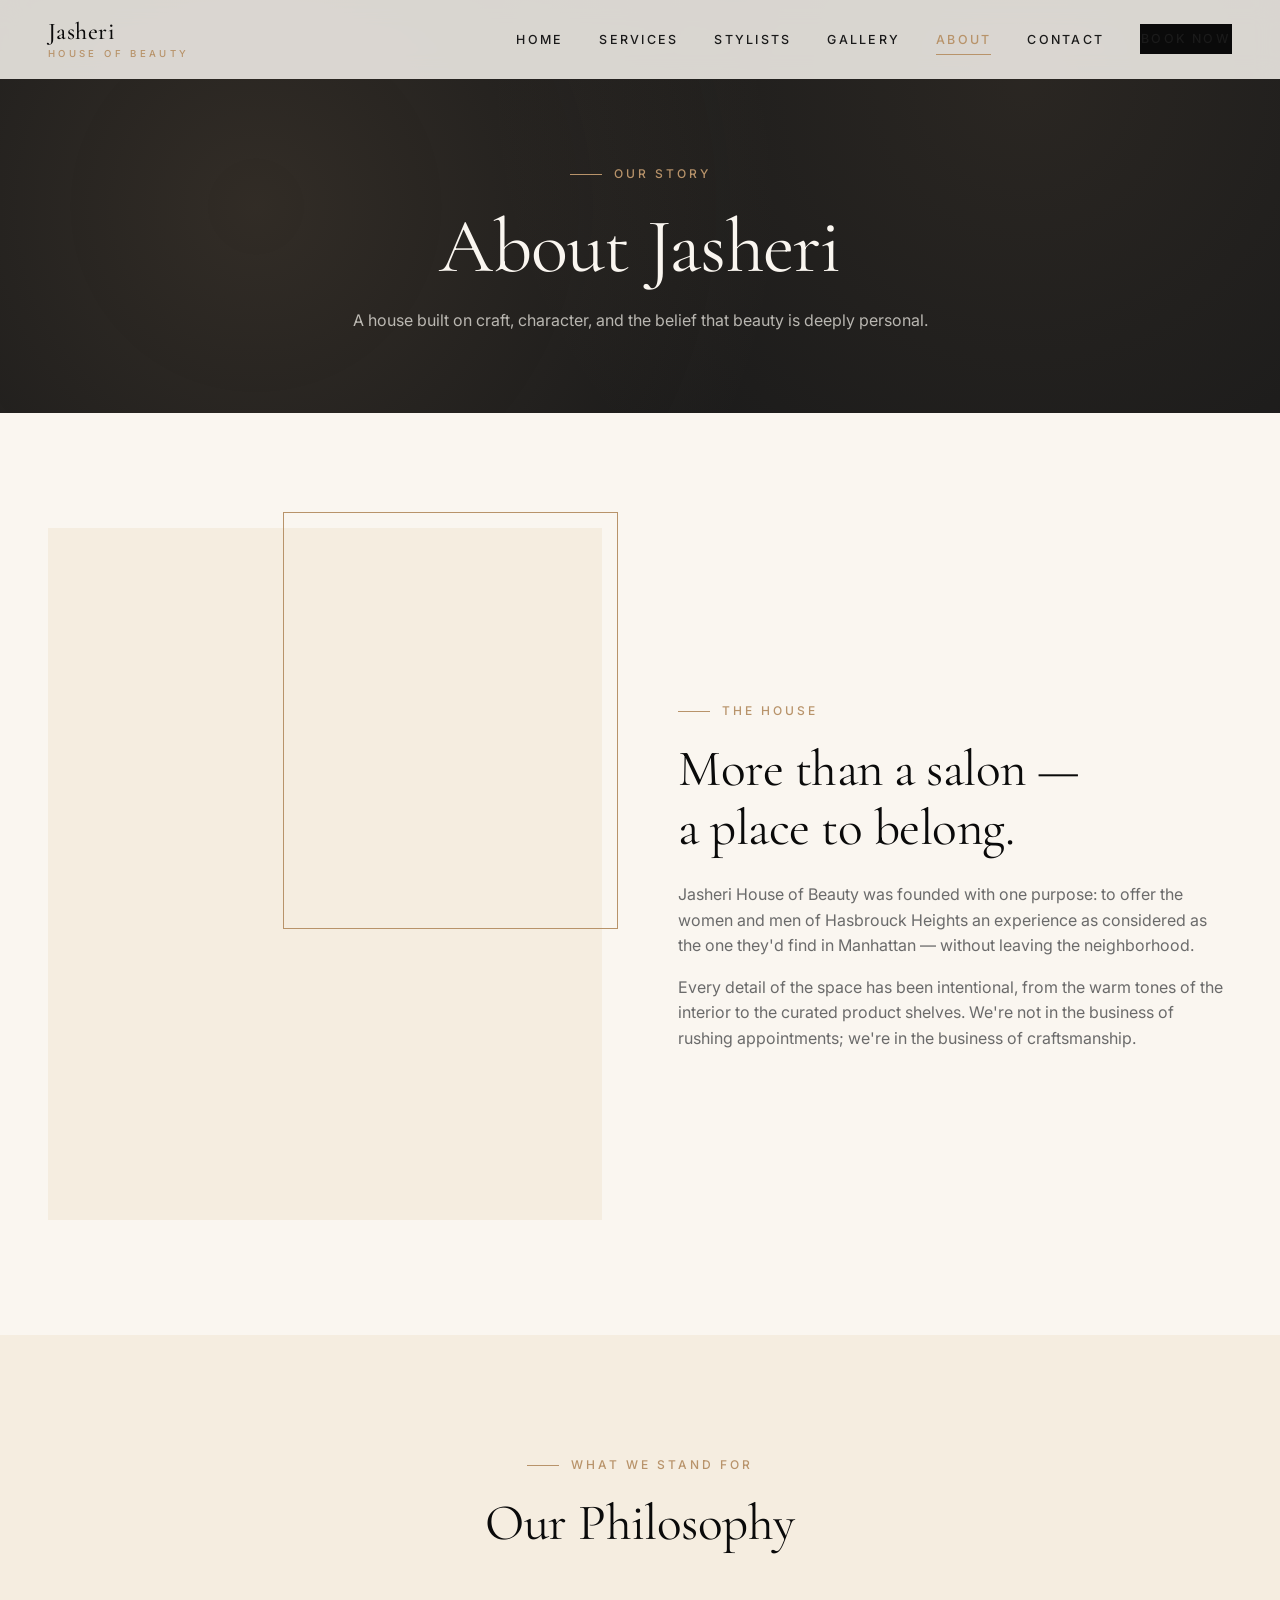
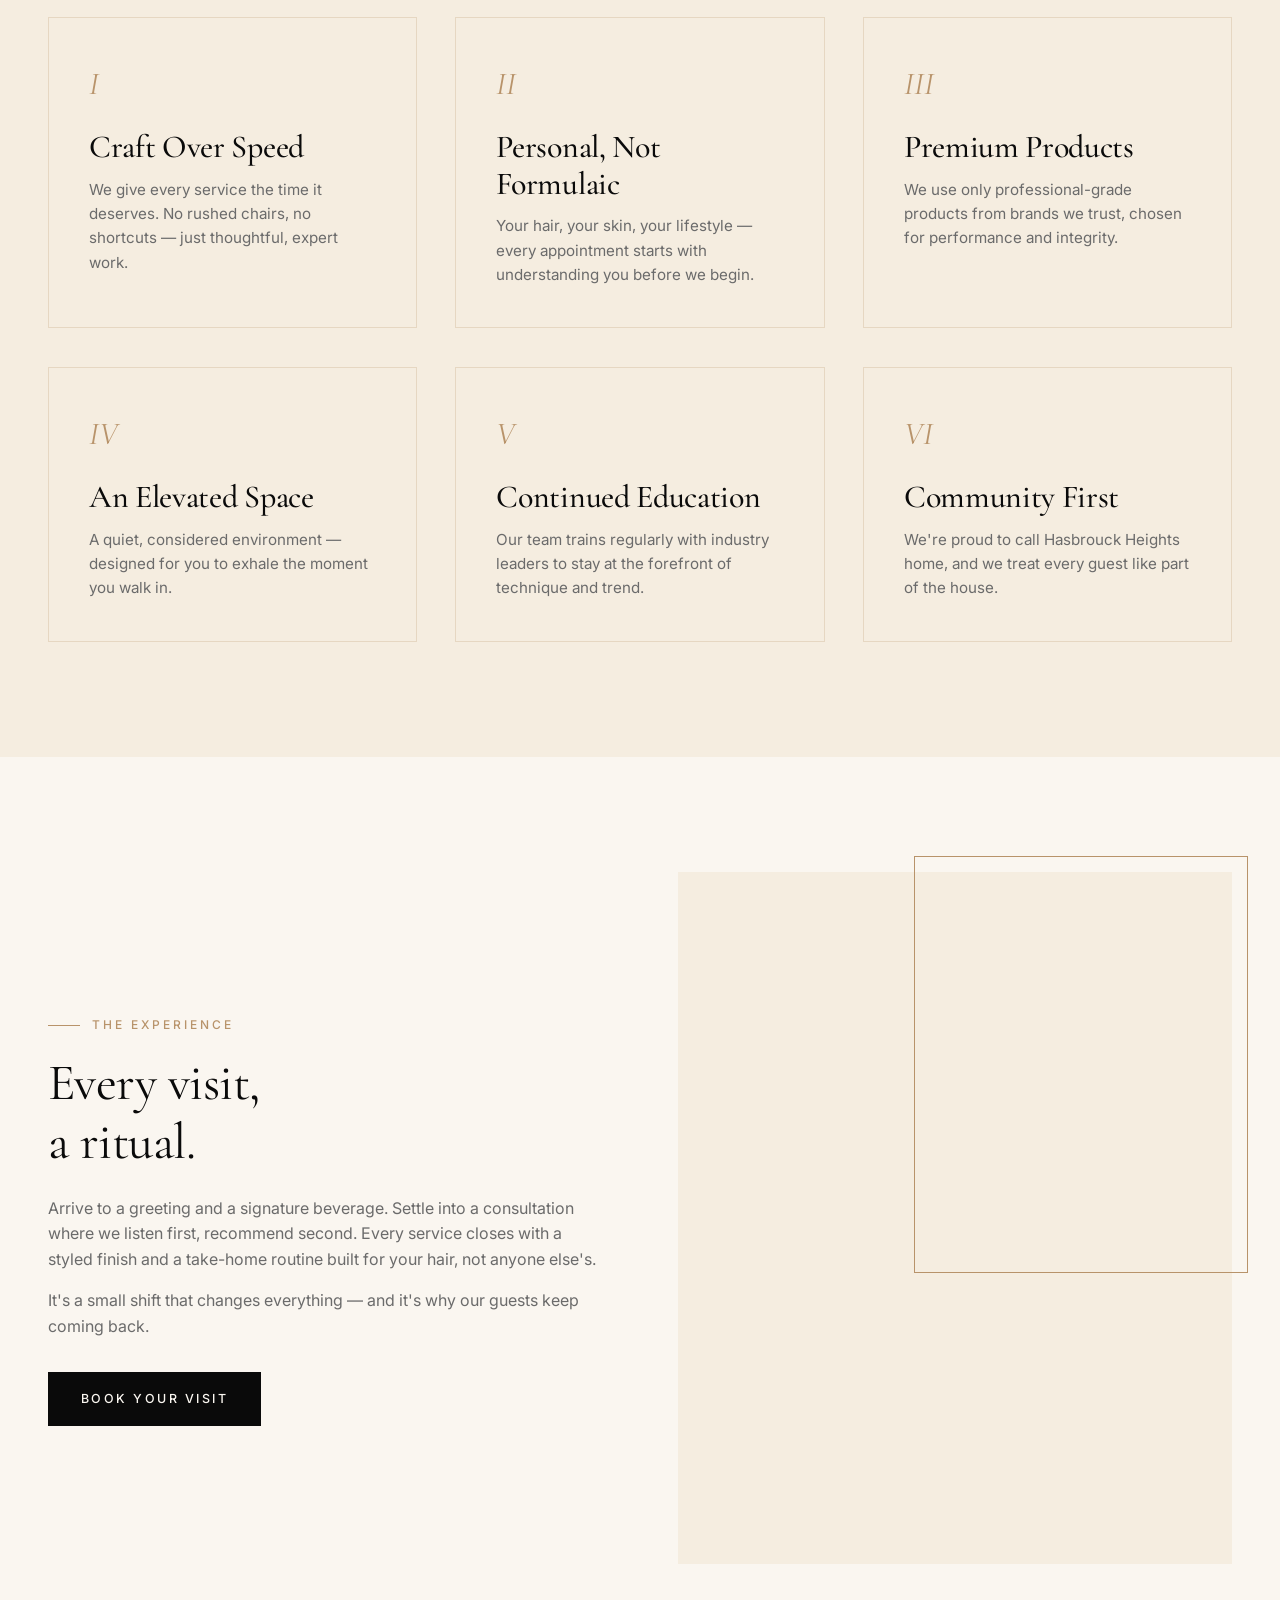
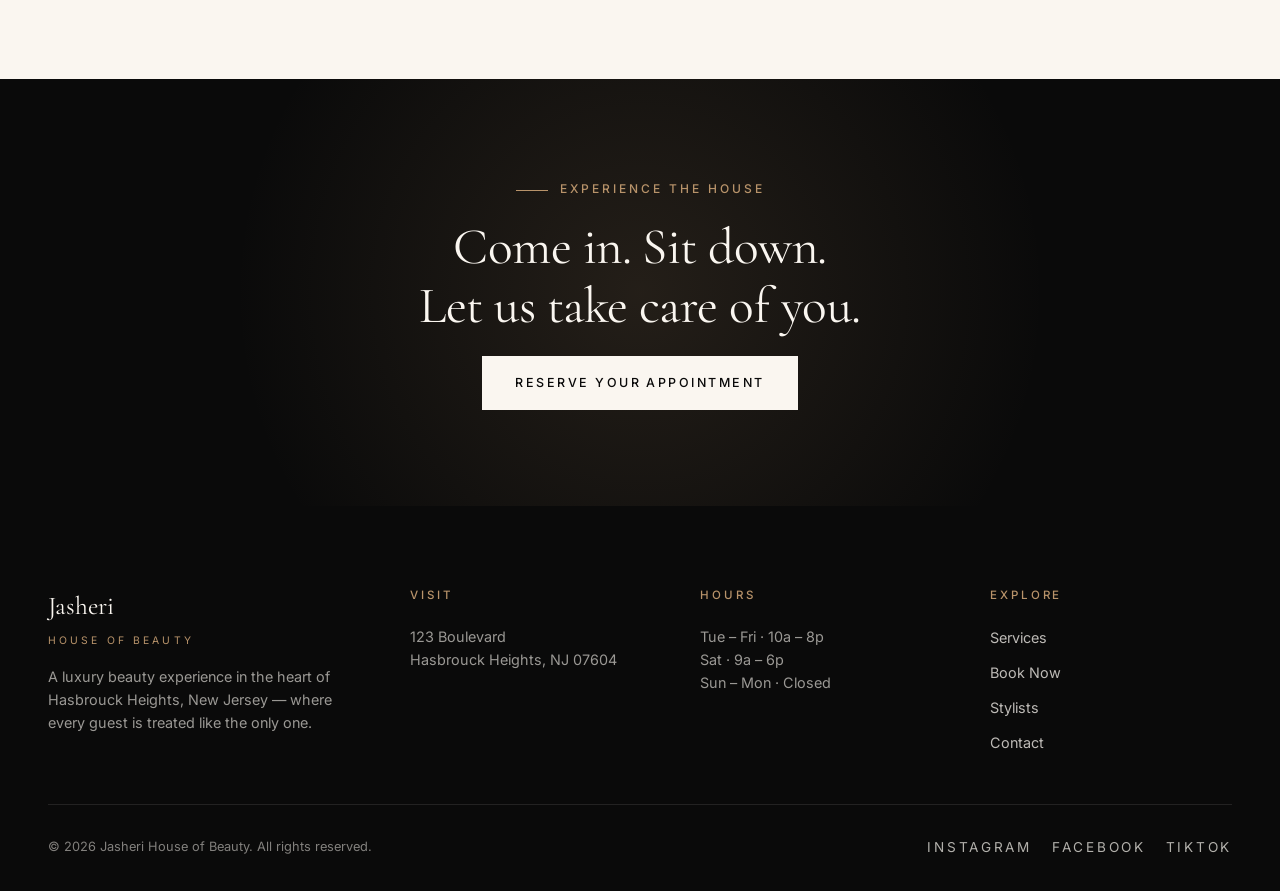
==== about.html @ 18d62241 "Initial commit: Jasheri House of Beauty static site Seven-page static site for a luxury salon in Has" ====
<!DOCTYPE html>
<html lang="en">
<head>
<meta charset="UTF-8" />
<meta name="viewport" content="width=device-width, initial-scale=1.0" />
<title>About — Jasheri House of Beauty</title>
<meta name="description" content="The story and philosophy behind Jasheri House of Beauty — a luxury salon in Hasbrouck Heights, NJ." />
<link rel="preconnect" href="https://fonts.googleapis.com" />
<link rel="preconnect" href="https://fonts.gstatic.com" crossorigin />
<link href="https://fonts.googleapis.com/css2?family=Cormorant+Garamond:wght@400;500;600&family=Inter:wght@400;500;600&display=swap" rel="stylesheet" />
<link rel="stylesheet" href="css/styles.css" />
</head>
<body>

<nav class="nav">
  <div class="nav__inner">
    <a href="index.html" class="nav__brand">Jasheri<span>House of Beauty</span></a>
    <ul class="nav__menu">
      <li><a href="index.html">Home</a></li>
      <li><a href="services.html">Services</a></li>
      <li><a href="stylists.html">Stylists</a></li>
      <li><a href="gallery.html">Gallery</a></li>
      <li><a href="about.html">About</a></li>
      <li><a href="contact.html">Contact</a></li>
      <li><a href="booking.html" class="btn nav__cta">Book Now</a></li>
    </ul>
    <button class="nav__toggle" aria-label="Toggle menu"><span></span><span></span><span></span></button>
  </div>
</nav>

<header class="page-header">
  <div class="container">
    <span class="eyebrow">Our Story</span>
    <h1>About Jasheri</h1>
    <p>A house built on craft, character, and the belief that beauty is deeply personal.</p>
  </div>
</header>

<!-- Story -->
<section>
  <div class="container">
    <div class="split">
      <div class="split__media reveal" style="background-image:url('https://images.unsplash.com/photo-1600948836101-f9ffda59d250?auto=format&fit=crop&w=1200&q=80')"></div>
      <div class="reveal">
        <span class="eyebrow">The House</span>
        <h2>More than a salon —<br/>a place to belong.</h2>
        <p style="margin-top:1.5rem;">Jasheri House of Beauty was founded with one purpose: to offer the women and men of Hasbrouck Heights an experience as considered as the one they'd find in Manhattan — without leaving the neighborhood.</p>
        <p style="margin-top:1rem;">Every detail of the space has been intentional, from the warm tones of the interior to the curated product shelves. We're not in the business of rushing appointments; we're in the business of craftsmanship.</p>
      </div>
    </div>
  </div>
</section>

<!-- Values -->
<section style="background:var(--cream);">
  <div class="container">
    <div class="section-head reveal">
      <span class="eyebrow">What We Stand For</span>
      <h2>Our Philosophy</h2>
    </div>

    <div class="grid grid--3">
      <div class="card reveal">
        <div class="card__icon">I</div>
        <h3>Craft Over Speed</h3>
        <p>We give every service the time it deserves. No rushed chairs, no shortcuts — just thoughtful, expert work.</p>
      </div>
      <div class="card reveal">
        <div class="card__icon">II</div>
        <h3>Personal, Not Formulaic</h3>
        <p>Your hair, your skin, your lifestyle — every appointment starts with understanding you before we begin.</p>
      </div>
      <div class="card reveal">
        <div class="card__icon">III</div>
        <h3>Premium Products</h3>
        <p>We use only professional-grade products from brands we trust, chosen for performance and integrity.</p>
      </div>
      <div class="card reveal">
        <div class="card__icon">IV</div>
        <h3>An Elevated Space</h3>
        <p>A quiet, considered environment — designed for you to exhale the moment you walk in.</p>
      </div>
      <div class="card reveal">
        <div class="card__icon">V</div>
        <h3>Continued Education</h3>
        <p>Our team trains regularly with industry leaders to stay at the forefront of technique and trend.</p>
      </div>
      <div class="card reveal">
        <div class="card__icon">VI</div>
        <h3>Community First</h3>
        <p>We're proud to call Hasbrouck Heights home, and we treat every guest like part of the house.</p>
      </div>
    </div>
  </div>
</section>

<!-- Second story block -->
<section>
  <div class="container">
    <div class="split">
      <div class="reveal">
        <span class="eyebrow">The Experience</span>
        <h2>Every visit,<br/>a ritual.</h2>
        <p style="margin-top:1.5rem;">Arrive to a greeting and a signature beverage. Settle into a consultation where we listen first, recommend second. Every service closes with a styled finish and a take-home routine built for your hair, not anyone else's.</p>
        <p style="margin-top:1rem;">It's a small shift that changes everything — and it's why our guests keep coming back.</p>
        <a href="booking.html" class="btn" style="margin-top:2rem;">Book Your Visit</a>
      </div>
      <div class="split__media reveal" style="background-image:url('https://images.unsplash.com/photo-1562322140-8baeececf3df?auto=format&fit=crop&w=1200&q=80')"></div>
    </div>
  </div>
</section>

<!-- CTA -->
<section class="cta-banner">
  <div class="container">
    <span class="eyebrow">Experience the House</span>
    <h2>Come in. Sit down.<br/>Let us take care of you.</h2>
    <a href="booking.html" class="btn btn--light">Reserve Your Appointment</a>
  </div>
</section>

<footer class="footer">
  <div class="container">
    <div class="footer__grid">
      <div>
        <div class="footer__brand">Jasheri<span>House of Beauty</span></div>
        <p>A luxury beauty experience in the heart of Hasbrouck Heights, New Jersey — where every guest is treated like the only one.</p>
      </div>
      <div><h5>Visit</h5><p>123 Boulevard<br/>Hasbrouck Heights, NJ 07604</p></div>
      <div><h5>Hours</h5><p>Tue – Fri · 10a – 8p<br/>Sat · 9a – 6p<br/>Sun – Mon · Closed</p></div>
      <div>
        <h5>Explore</h5>
        <ul>
          <li><a href="services.html">Services</a></li>
          <li><a href="booking.html">Book Now</a></li>
          <li><a href="stylists.html">Stylists</a></li>
          <li><a href="contact.html">Contact</a></li>
        </ul>
      </div>
    </div>
    <div class="footer__bottom">
      <div>© 2026 Jasheri House of Beauty. All rights reserved.</div>
      <div class="footer__social"><a href="#">Instagram</a><a href="#">Facebook</a><a href="#">TikTok</a></div>
    </div>
  </div>
</footer>

<script src="js/main.js"></script>
</body>
</html>
---- css/styles.css ----
/* ============================================
   Jasheri House of Beauty — Global Styles
   Palette: Black · Tan · Cream · Off-White
   ============================================ */

:root {
  --black: #0a0a0a;
  --charcoal: #1a1a1a;
  --tan: #b8936a;
  --tan-dark: #8f6f4a;
  --tan-light: #d4b896;
  --cream: #f5ede0;
  --off-white: #faf6f0;
  --text: #1a1a1a;
  --text-muted: #6b6b6b;
  --border: rgba(184, 147, 106, 0.25);

  --font-display: "Cormorant Garamond", "Playfair Display", Georgia, serif;
  --font-body: "Inter", "Helvetica Neue", Arial, sans-serif;

  --max-w: 1280px;
  --pad-x: clamp(1.25rem, 4vw, 3rem);

  --shadow-soft: 0 20px 60px rgba(10, 10, 10, 0.08);
  --ease: cubic-bezier(0.2, 0.7, 0.2, 1);
}

* { box-sizing: border-box; margin: 0; padding: 0; }

html { scroll-behavior: smooth; }

body {
  font-family: var(--font-body);
  background: var(--off-white);
  color: var(--text);
  line-height: 1.6;
  font-weight: 400;
  -webkit-font-smoothing: antialiased;
  -moz-osx-font-smoothing: grayscale;
}

img { max-width: 100%; display: block; }

a { color: inherit; text-decoration: none; transition: color 0.3s var(--ease); }
a:hover { color: var(--tan); }

/* ---------- Typography ---------- */

h1, h2, h3, h4 {
  font-family: var(--font-display);
  font-weight: 500;
  line-height: 1.15;
  letter-spacing: -0.01em;
  color: var(--black);
}

h1 { font-size: clamp(2.75rem, 6vw, 5.5rem); font-weight: 400; }
h2 { font-size: clamp(2rem, 4vw, 3.5rem); font-weight: 400; }
h3 { font-size: clamp(1.5rem, 2.5vw, 2rem); }
h4 { font-size: 1.25rem; }

p { color: var(--text-muted); max-width: 60ch; }

.eyebrow {
  font-family: var(--font-body);
  font-size: 0.75rem;
  font-weight: 500;
  letter-spacing: 0.25em;
  text-transform: uppercase;
  color: var(--tan);
  display: inline-block;
  margin-bottom: 1.25rem;
}

.eyebrow::before {
  content: "";
  display: inline-block;
  width: 2rem;
  height: 1px;
  background: var(--tan);
  vertical-align: middle;
  margin-right: 0.75rem;
}

/* ---------- Layout ---------- */

.container {
  max-width: var(--max-w);
  margin: 0 auto;
  padding-inline: var(--pad-x);
}

section { padding: clamp(4rem, 9vw, 8rem) 0; }

.section-head { text-align: center; margin-bottom: clamp(2.5rem, 5vw, 4rem); }
.section-head p { margin: 1rem auto 0; }

/* ---------- Buttons ---------- */

.btn {
  display: inline-flex;
  align-items: center;
  gap: 0.6rem;
  padding: 1rem 2rem;
  font-family: var(--font-body);
  font-size: 0.78rem;
  font-weight: 500;
  letter-spacing: 0.2em;
  text-transform: uppercase;
  border: 1px solid var(--black);
  background: var(--black);
  color: var(--off-white);
  cursor: pointer;
  transition: all 0.35s var(--ease);
  position: relative;
  overflow: hidden;
}

.btn:hover {
  background: var(--tan);
  border-color: var(--tan);
  color: var(--off-white);
  transform: translateY(-2px);
}

.btn--ghost {
  background: transparent;
  color: var(--black);
}
.btn--ghost:hover {
  background: var(--black);
  color: var(--off-white);
  border-color: var(--black);
}

.btn--light {
  background: var(--off-white);
  color: var(--black);
  border-color: var(--off-white);
}
.btn--light:hover {
  background: var(--tan);
  border-color: var(--tan);
  color: var(--off-white);
}

/* ---------- Navigation ---------- */

.nav {
  position: fixed;
  top: 0;
  left: 0;
  right: 0;
  z-index: 100;
  padding: 1.25rem 0;
  background: rgba(250, 246, 240, 0.85);
  backdrop-filter: blur(12px);
  -webkit-backdrop-filter: blur(12px);
  border-bottom: 1px solid transparent;
  transition: all 0.3s var(--ease);
}

.nav.scrolled {
  background: rgba(250, 246, 240, 0.98);
  border-bottom-color: var(--border);
}

.nav__inner {
  display: flex;
  align-items: center;
  justify-content: space-between;
  max-width: var(--max-w);
  margin: 0 auto;
  padding-inline: var(--pad-x);
}

.nav__brand {
  font-family: var(--font-display);
  font-size: 1.5rem;
  font-weight: 500;
  letter-spacing: 0.02em;
  color: var(--black);
  line-height: 1;
}

.nav__brand span {
  display: block;
  font-family: var(--font-body);
  font-size: 0.6rem;
  letter-spacing: 0.35em;
  text-transform: uppercase;
  color: var(--tan);
  margin-top: 0.3rem;
  font-weight: 500;
}

.nav__menu {
  display: flex;
  gap: 2.25rem;
  list-style: none;
  align-items: center;
}

.nav__menu a {
  font-size: 0.78rem;
  font-weight: 500;
  letter-spacing: 0.18em;
  text-transform: uppercase;
  color: var(--charcoal);
  position: relative;
  padding: 0.25rem 0;
}

.nav__menu a.active,
.nav__menu a:hover { color: var(--tan); }

.nav__menu a.active::after {
  content: "";
  position: absolute;
  bottom: -4px;
  left: 0;
  right: 0;
  height: 1px;
  background: var(--tan);
}

.nav__cta { padding: 0.75rem 1.5rem; font-size: 0.72rem; }

.nav__toggle {
  display: none;
  background: none;
  border: none;
  cursor: pointer;
  width: 28px;
  height: 28px;
  position: relative;
  z-index: 101;
}
.nav__toggle span {
  display: block;
  width: 24px;
  height: 1.5px;
  background: var(--black);
  margin: 5px 0;
  transition: all 0.3s var(--ease);
}
.nav__toggle.open span:nth-child(1) { transform: translateY(6.5px) rotate(45deg); }
.nav__toggle.open span:nth-child(2) { opacity: 0; }
.nav__toggle.open span:nth-child(3) { transform: translateY(-6.5px) rotate(-45deg); }

@media (max-width: 900px) {
  .nav__toggle { display: block; }
  .nav__menu {
    position: fixed;
    inset: 0;
    background: var(--off-white);
    flex-direction: column;
    justify-content: center;
    gap: 2rem;
    transform: translateX(100%);
    transition: transform 0.4s var(--ease);
  }
  .nav__menu.open { transform: translateX(0); }
  .nav__menu a { font-size: 1rem; }
}

/* ---------- Hero ---------- */

.hero {
  position: relative;
  min-height: 100vh;
  display: flex;
  align-items: center;
  overflow: hidden;
  color: var(--off-white);
  padding-top: 6rem;
}

.hero__bg {
  position: absolute;
  inset: 0;
  background:
    linear-gradient(135deg, rgba(10,10,10,0.55) 0%, rgba(10,10,10,0.35) 60%, rgba(184,147,106,0.3) 100%),
    url("https://images.unsplash.com/photo-1560066984-138dadb4c035?auto=format&fit=crop&w=2000&q=80") center/cover no-repeat;
  z-index: -1;
}

.hero__inner {
  max-width: var(--max-w);
  margin: 0 auto;
  padding-inline: var(--pad-x);
  width: 100%;
}

.hero__content { max-width: 780px; }

.hero h1 {
  color: var(--off-white);
  margin-bottom: 1.5rem;
}

.hero .eyebrow { color: var(--tan-light); }
.hero .eyebrow::before { background: var(--tan-light); }

.hero p {
  color: rgba(250, 246, 240, 0.85);
  font-size: 1.15rem;
  max-width: 52ch;
  margin-bottom: 2.5rem;
}

.hero__actions { display: flex; gap: 1rem; flex-wrap: wrap; }

.hero__scroll {
  position: absolute;
  bottom: 2.5rem;
  left: 50%;
  transform: translateX(-50%);
  color: var(--off-white);
  font-size: 0.7rem;
  letter-spacing: 0.3em;
  text-transform: uppercase;
  opacity: 0.7;
}
.hero__scroll::after {
  content: "";
  display: block;
  width: 1px;
  height: 40px;
  background: var(--tan-light);
  margin: 0.75rem auto 0;
  animation: pulse 2s infinite;
}
@keyframes pulse {
  0%, 100% { opacity: 0.3; transform: scaleY(0.7); }
  50% { opacity: 1; transform: scaleY(1); }
}

/* ---------- Page header (non-home) ---------- */

.page-header {
  padding: 10rem 0 5rem;
  background: var(--charcoal);
  color: var(--off-white);
  text-align: center;
  position: relative;
  overflow: hidden;
}

.page-header::before {
  content: "";
  position: absolute;
  inset: 0;
  background:
    radial-gradient(circle at 20% 50%, rgba(184,147,106,0.15), transparent 50%),
    radial-gradient(circle at 80% 20%, rgba(184,147,106,0.1), transparent 50%);
}

.page-header h1 { color: var(--off-white); position: relative; }
.page-header p { color: rgba(250, 246, 240, 0.7); margin: 1rem auto 0; position: relative; }

/* ---------- Cards / Services preview ---------- */

.grid { display: grid; gap: clamp(1.5rem, 3vw, 2.5rem); }
.grid--3 { grid-template-columns: repeat(auto-fit, minmax(280px, 1fr)); }
.grid--4 { grid-template-columns: repeat(auto-fit, minmax(240px, 1fr)); }
.grid--2 { grid-template-columns: repeat(auto-fit, minmax(320px, 1fr)); }

.card {
  background: var(--cream);
  padding: 2.5rem;
  border: 1px solid var(--border);
  transition: all 0.4s var(--ease);
  position: relative;
}

.card:hover {
  background: var(--black);
  color: var(--off-white);
  transform: translateY(-4px);
  box-shadow: var(--shadow-soft);
}
.card:hover h3 { color: var(--off-white); }
.card:hover p { color: rgba(250, 246, 240, 0.8); }
.card:hover .card__icon { color: var(--tan-light); }

.card__icon {
  font-size: 2rem;
  color: var(--tan);
  margin-bottom: 1.25rem;
  font-family: var(--font-display);
  font-style: italic;
  transition: color 0.4s var(--ease);
}

.card h3 { margin-bottom: 0.75rem; transition: color 0.4s var(--ease); }
.card p { font-size: 0.95rem; transition: color 0.4s var(--ease); }

/* ---------- Split section (About preview) ---------- */

.split {
  display: grid;
  grid-template-columns: 1fr 1fr;
  gap: clamp(2rem, 6vw, 5rem);
  align-items: center;
}

@media (max-width: 800px) {
  .split { grid-template-columns: 1fr; }
}

.split__media {
  aspect-ratio: 4 / 5;
  background: var(--cream) center/cover no-repeat;
  position: relative;
}

.split__media::before {
  content: "";
  position: absolute;
  inset: -1rem -1rem auto auto;
  width: 60%;
  height: 60%;
  border: 1px solid var(--tan);
  z-index: -1;
}

/* ---------- Service list (services page) ---------- */

.services-category { margin-bottom: 5rem; }
.services-category__title {
  display: flex;
  align-items: center;
  gap: 1.5rem;
  margin-bottom: 2.5rem;
  padding-bottom: 1.5rem;
  border-bottom: 1px solid var(--border);
}
.services-category__title h2 { font-size: clamp(1.75rem, 3vw, 2.5rem); }
.services-category__title .eyebrow { margin: 0; }

.service-row {
  display: grid;
  grid-template-columns: 1fr auto;
  gap: 2rem;
  padding: 1.5rem 0;
  border-bottom: 1px dashed var(--border);
  align-items: start;
}
.service-row:last-child { border-bottom: none; }

.service-row__name {
  font-family: var(--font-display);
  font-size: 1.35rem;
  color: var(--black);
  margin-bottom: 0.35rem;
}
.service-row__desc { font-size: 0.9rem; margin: 0; }
.service-row__price {
  font-family: var(--font-display);
  font-size: 1.35rem;
  color: var(--tan);
  white-space: nowrap;
  padding-top: 0.1rem;
}

/* ---------- Stylists grid ---------- */

.stylist {
  text-align: center;
  transition: transform 0.4s var(--ease);
}
.stylist:hover { transform: translateY(-6px); }

.stylist__photo {
  aspect-ratio: 3 / 4;
  background: var(--cream) center/cover no-repeat;
  margin-bottom: 1.5rem;
  overflow: hidden;
  position: relative;
}
.stylist__photo::after {
  content: "";
  position: absolute;
  inset: 0;
  background: linear-gradient(to top, rgba(10,10,10,0.3), transparent 40%);
}

.stylist__name {
  font-family: var(--font-display);
  font-size: 1.5rem;
  margin-bottom: 0.25rem;
  color: var(--black);
}
.stylist__role {
  font-size: 0.72rem;
  letter-spacing: 0.25em;
  text-transform: uppercase;
  color: var(--tan);
}
.stylist__bio {
  font-size: 0.9rem;
  margin-top: 0.75rem;
  margin-inline: auto;
}

/* ---------- Gallery ---------- */

.gallery {
  display: grid;
  grid-template-columns: repeat(3, 1fr);
  grid-auto-rows: 280px;
  gap: 1rem;
}
.gallery__item {
  background: var(--cream) center/cover no-repeat;
  overflow: hidden;
  position: relative;
  cursor: pointer;
  transition: transform 0.5s var(--ease);
}
.gallery__item::after {
  content: "";
  position: absolute;
  inset: 0;
  background: rgba(10,10,10,0);
  transition: background 0.4s var(--ease);
}
.gallery__item:hover { transform: scale(1.02); }
.gallery__item:hover::after { background: rgba(10,10,10,0.2); }

.gallery__item--tall { grid-row: span 2; }
.gallery__item--wide { grid-column: span 2; }

@media (max-width: 800px) {
  .gallery { grid-template-columns: repeat(2, 1fr); grid-auto-rows: 220px; }
  .gallery__item--wide { grid-column: span 2; }
  .gallery__item--tall { grid-row: span 1; }
}

/* ---------- Contact / Forms ---------- */

.contact-grid {
  display: grid;
  grid-template-columns: 1.1fr 1fr;
  gap: clamp(2rem, 5vw, 4rem);
}
@media (max-width: 900px) { .contact-grid { grid-template-columns: 1fr; } }

.info-block { margin-bottom: 2rem; }
.info-block h4 {
  font-family: var(--font-body);
  font-size: 0.75rem;
  letter-spacing: 0.25em;
  text-transform: uppercase;
  color: var(--tan);
  margin-bottom: 0.5rem;
}
.info-block p { color: var(--text); font-size: 1.05rem; }

.form { display: grid; gap: 1.25rem; }
.form__field { display: flex; flex-direction: column; }
.form label {
  font-size: 0.7rem;
  letter-spacing: 0.2em;
  text-transform: uppercase;
  color: var(--text-muted);
  margin-bottom: 0.5rem;
  font-weight: 500;
}
.form input,
.form select,
.form textarea {
  padding: 0.9rem 1rem;
  border: 1px solid var(--border);
  background: var(--off-white);
  font-family: var(--font-body);
  font-size: 0.95rem;
  color: var(--text);
  transition: border 0.3s var(--ease);
}
.form input:focus,
.form select:focus,
.form textarea:focus {
  outline: none;
  border-color: var(--tan);
}
.form textarea { min-height: 140px; resize: vertical; }

/* ---------- Booking embed placeholder ---------- */

.booking-embed {
  background: var(--cream);
  border: 2px dashed var(--tan);
  padding: 4rem 2rem;
  text-align: center;
  margin: 3rem 0;
}
.booking-embed h3 { color: var(--tan-dark); margin-bottom: 1rem; }
.booking-embed code {
  display: inline-block;
  background: var(--black);
  color: var(--tan-light);
  padding: 0.5rem 1rem;
  font-size: 0.85rem;
  margin-top: 1rem;
  font-family: "Menlo", monospace;
}

/* ---------- Footer ---------- */

.footer {
  background: var(--black);
  color: rgba(250, 246, 240, 0.75);
  padding: 5rem 0 2rem;
  margin-top: 0;
}
.footer__grid {
  display: grid;
  grid-template-columns: 1.3fr 1fr 1fr 1fr;
  gap: 3rem;
  padding-bottom: 3rem;
  border-bottom: 1px solid rgba(250, 246, 240, 0.1);
}
@media (max-width: 800px) {
  .footer__grid { grid-template-columns: 1fr 1fr; }
}
@media (max-width: 500px) {
  .footer__grid { grid-template-columns: 1fr; }
}

.footer__brand {
  font-family: var(--font-display);
  font-size: 1.6rem;
  color: var(--off-white);
  margin-bottom: 1rem;
}
.footer__brand span {
  display: block;
  font-family: var(--font-body);
  font-size: 0.65rem;
  letter-spacing: 0.3em;
  text-transform: uppercase;
  color: var(--tan);
  margin-top: 0.35rem;
}
.footer p { color: rgba(250, 246, 240, 0.6); font-size: 0.9rem; }

.footer h5 {
  font-family: var(--font-body);
  font-size: 0.72rem;
  letter-spacing: 0.25em;
  text-transform: uppercase;
  color: var(--tan);
  margin-bottom: 1.25rem;
  font-weight: 500;
}

.footer ul { list-style: none; display: grid; gap: 0.6rem; }
.footer ul a { color: rgba(250, 246, 240, 0.75); font-size: 0.9rem; }
.footer ul a:hover { color: var(--tan); }

.footer__bottom {
  display: flex;
  justify-content: space-between;
  align-items: center;
  padding-top: 2rem;
  font-size: 0.8rem;
  color: rgba(250, 246, 240, 0.5);
  flex-wrap: wrap;
  gap: 1rem;
}
.footer__social { display: flex; gap: 1.25rem; }
.footer__social a { color: rgba(250, 246, 240, 0.7); font-size: 0.85rem; letter-spacing: 0.2em; text-transform: uppercase; }

/* ---------- Reveal-on-scroll ---------- */

.reveal {
  opacity: 0;
  transform: translateY(24px);
  transition: opacity 0.8s var(--ease), transform 0.8s var(--ease);
}
.reveal.in { opacity: 1; transform: translateY(0); }

/* ---------- CTA banner ---------- */

.cta-banner {
  background: var(--black);
  color: var(--off-white);
  padding: clamp(4rem, 8vw, 6rem) 0;
  text-align: center;
  position: relative;
  overflow: hidden;
}
.cta-banner::before {
  content: "";
  position: absolute;
  inset: 0;
  background: radial-gradient(circle at center, rgba(184,147,106,0.15), transparent 60%);
}
.cta-banner h2 { color: var(--off-white); position: relative; margin-bottom: 1.25rem; }
.cta-banner p { color: rgba(250, 246, 240, 0.75); margin: 0 auto 2rem; position: relative; }
.cta-banner .btn { position: relative; }
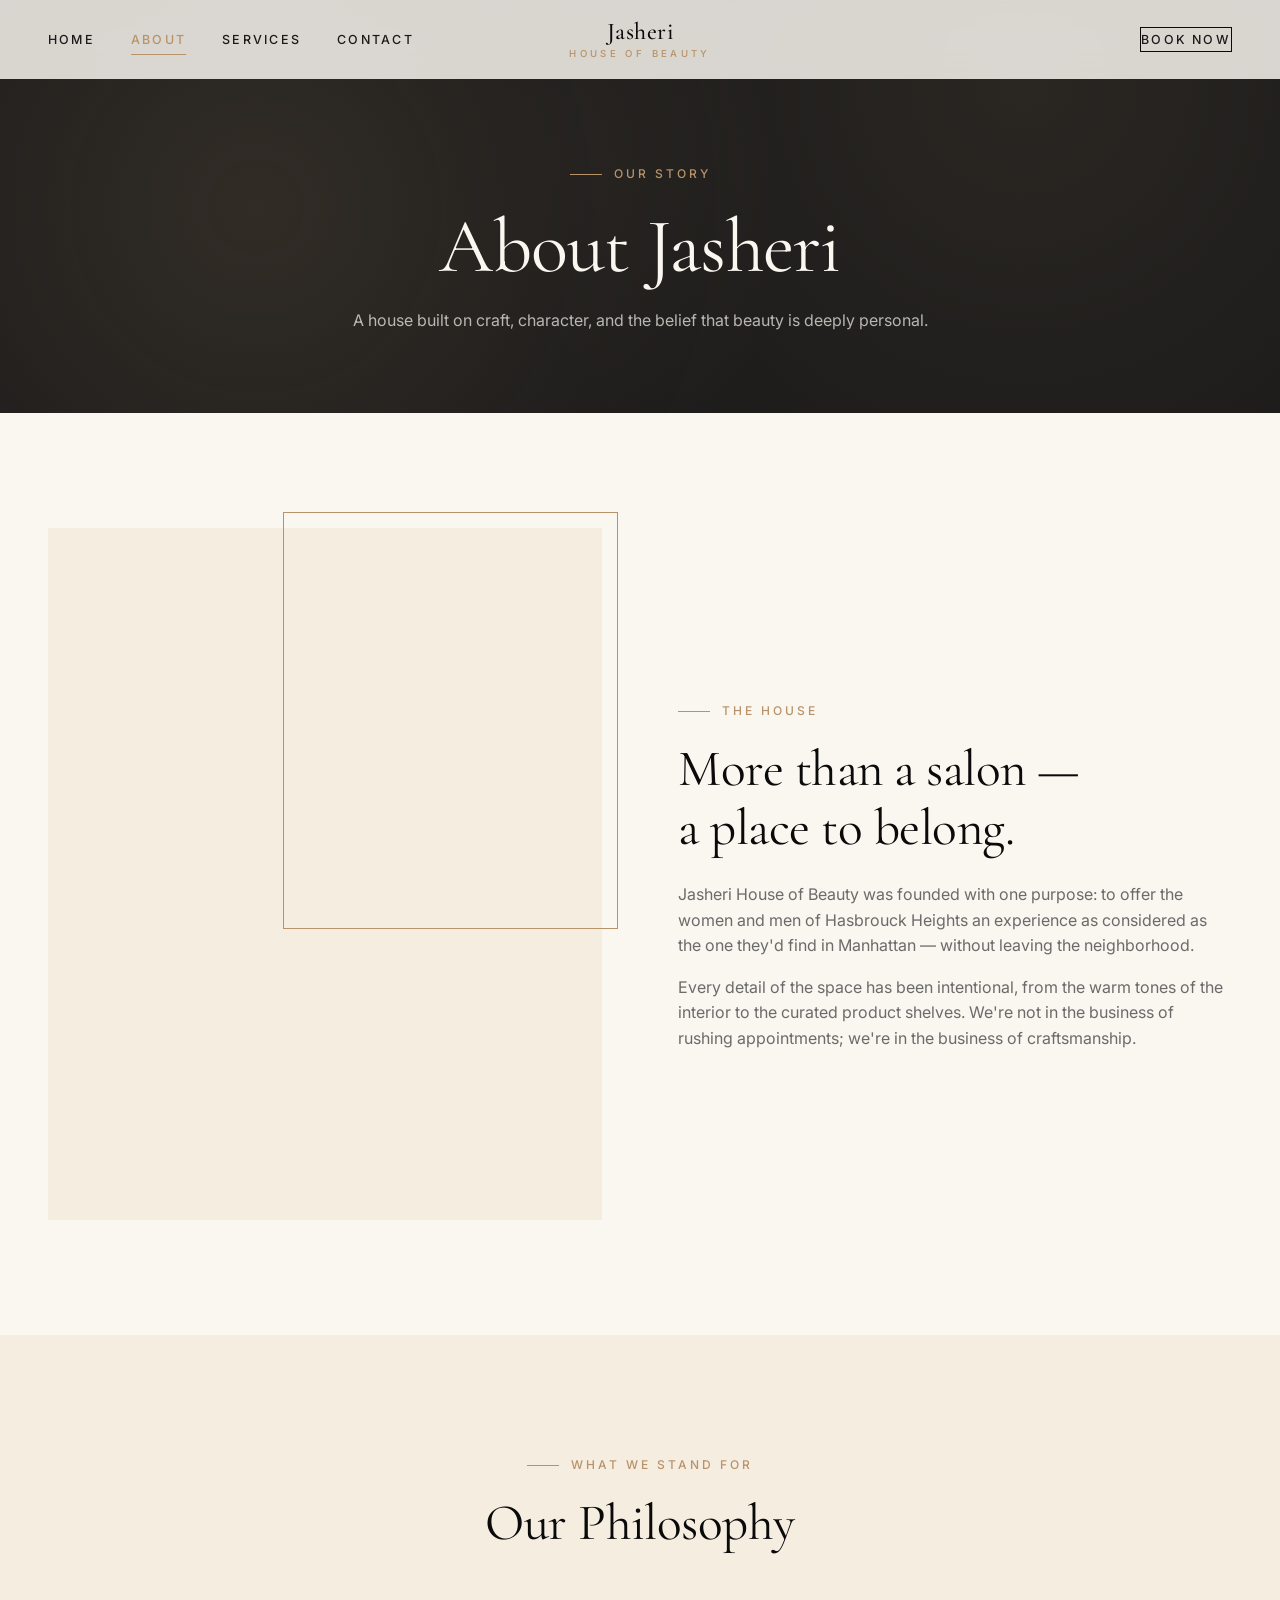
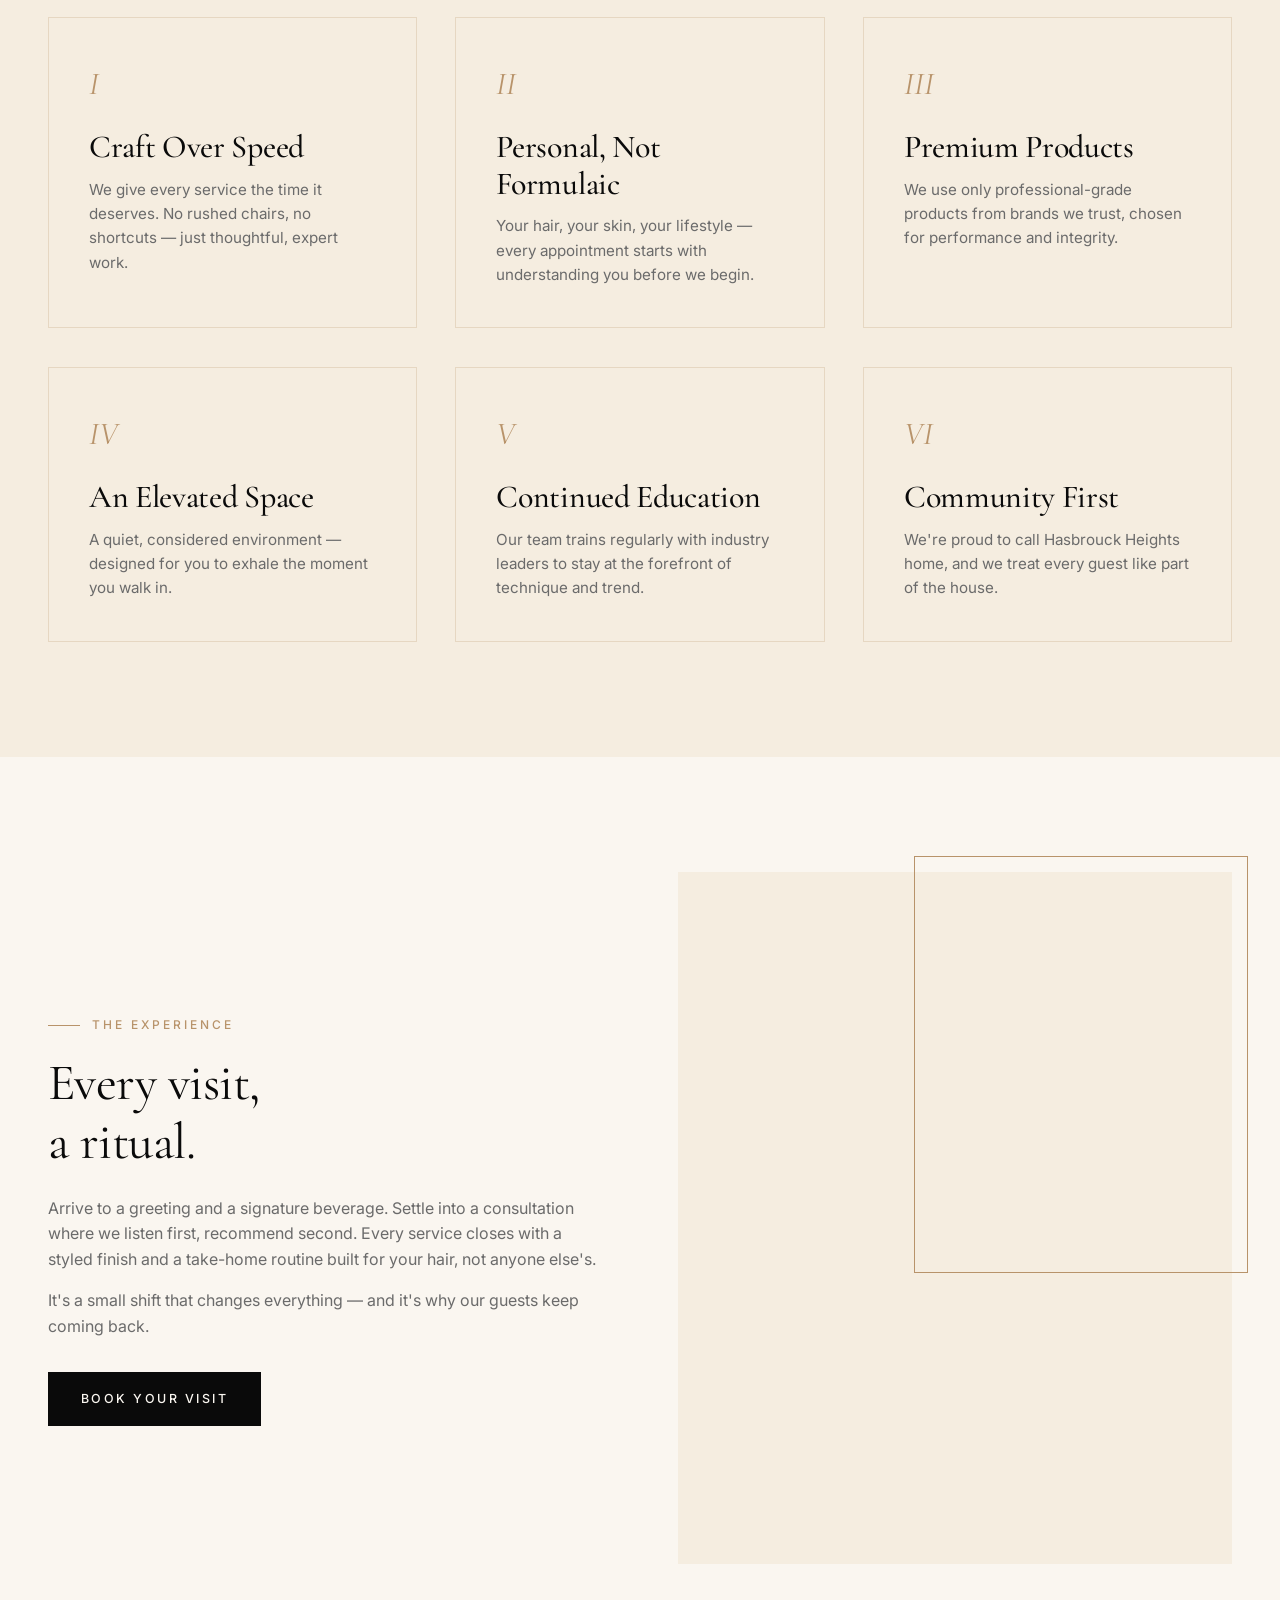
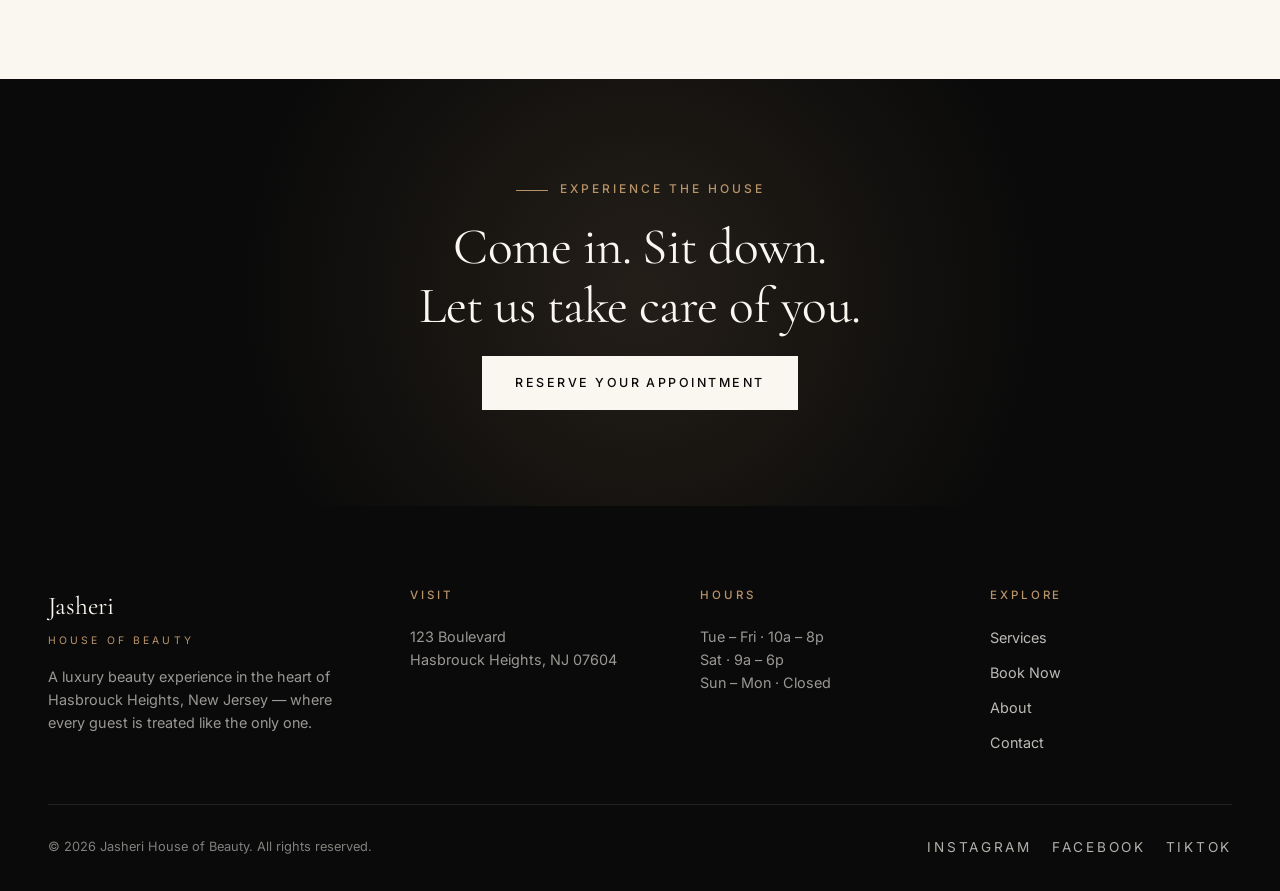
==== commit f194d0b5: "Restructure nav, trim site to 5 pages, add home gallery - Remove Stylists and Gallery pages entirely" ====
--- a/about.html
+++ b/about.html
@@ -14,15 +14,15 @@
 
 <nav class="nav">
   <div class="nav__inner">
+    <ul class="nav__menu nav__menu--left">
+      <li><a href="index.html">Home</a></li>
+      <li><a href="about.html">About</a></li>
+      <li><a href="services.html">Services</a></li>
+      <li><a href="contact.html">Contact</a></li>
+    </ul>
     <a href="index.html" class="nav__brand">Jasheri<span>House of Beauty</span></a>
-    <ul class="nav__menu">
-      <li><a href="index.html">Home</a></li>
-      <li><a href="services.html">Services</a></li>
-      <li><a href="stylists.html">Stylists</a></li>
-      <li><a href="gallery.html">Gallery</a></li>
-      <li><a href="about.html">About</a></li>
-      <li><a href="contact.html">Contact</a></li>
-      <li><a href="booking.html" class="btn nav__cta">Book Now</a></li>
+    <ul class="nav__menu nav__menu--right">
+      <li><a href="booking.html">Book Now</a></li>
     </ul>
     <button class="nav__toggle" aria-label="Toggle menu"><span></span><span></span><span></span></button>
   </div>
@@ -133,7 +133,7 @@
         <ul>
           <li><a href="services.html">Services</a></li>
           <li><a href="booking.html">Book Now</a></li>
-          <li><a href="stylists.html">Stylists</a></li>
+          <li><a href="about.html">About</a></li>
           <li><a href="contact.html">Contact</a></li>
         </ul>
       </div>
--- a/css/styles.css
+++ b/css/styles.css
@@ -166,15 +166,31 @@
 }
 
 .nav__inner {
-  display: flex;
+  display: grid;
+  grid-template-columns: 1fr auto 1fr;
   align-items: center;
-  justify-content: space-between;
-  max-width: var(--max-w);
+  gap: 2rem;
+  max-width: 100%;
   margin: 0 auto;
   padding-inline: var(--pad-x);
 }
 
+.nav__menu--left { justify-self: start; }
+.nav__menu--right { justify-self: end; }
+
+.nav__menu--right a {
+  border: 1px solid var(--black);
+  padding: 0.7rem 1.4rem;
+  transition: background 0.25s var(--ease), color 0.25s var(--ease);
+}
+.nav__menu--right a:hover {
+  background: var(--black);
+  color: var(--off-white);
+}
+.nav__menu--right a.active::after { display: none; }
+
 .nav__brand {
+  text-align: center;
   font-family: var(--font-display);
   font-size: 1.5rem;
   font-weight: 500;
@@ -249,16 +265,34 @@
 .nav__toggle.open span:nth-child(3) { transform: translateY(-6.5px) rotate(-45deg); }
 
 @media (max-width: 900px) {
+  .nav__inner {
+    display: flex;
+    justify-content: space-between;
+  }
   .nav__toggle { display: block; }
   .nav__menu {
     position: fixed;
-    inset: 0;
+    left: 0;
+    right: 0;
     background: var(--off-white);
     flex-direction: column;
-    justify-content: center;
     gap: 2rem;
     transform: translateX(100%);
     transition: transform 0.4s var(--ease);
+    margin: 0;
+    padding: 0 2rem;
+  }
+  .nav__menu--left {
+    top: 0;
+    bottom: 50%;
+    justify-content: flex-end;
+    padding-bottom: 1.25rem;
+  }
+  .nav__menu--right {
+    top: 50%;
+    bottom: 0;
+    justify-content: flex-start;
+    padding-top: 1.25rem;
   }
   .nav__menu.open { transform: translateX(0); }
   .nav__menu a { font-size: 1rem; }
@@ -309,7 +343,7 @@
   margin-bottom: 2.5rem;
 }
 
-.hero__actions { display: flex; gap: 1rem; flex-wrap: wrap; }
+.hero__actions { display: flex; gap: 1rem; flex-wrap: wrap; justify-content: center; margin-top: 2.5rem; }
 
 .hero__scroll {
   position: absolute;
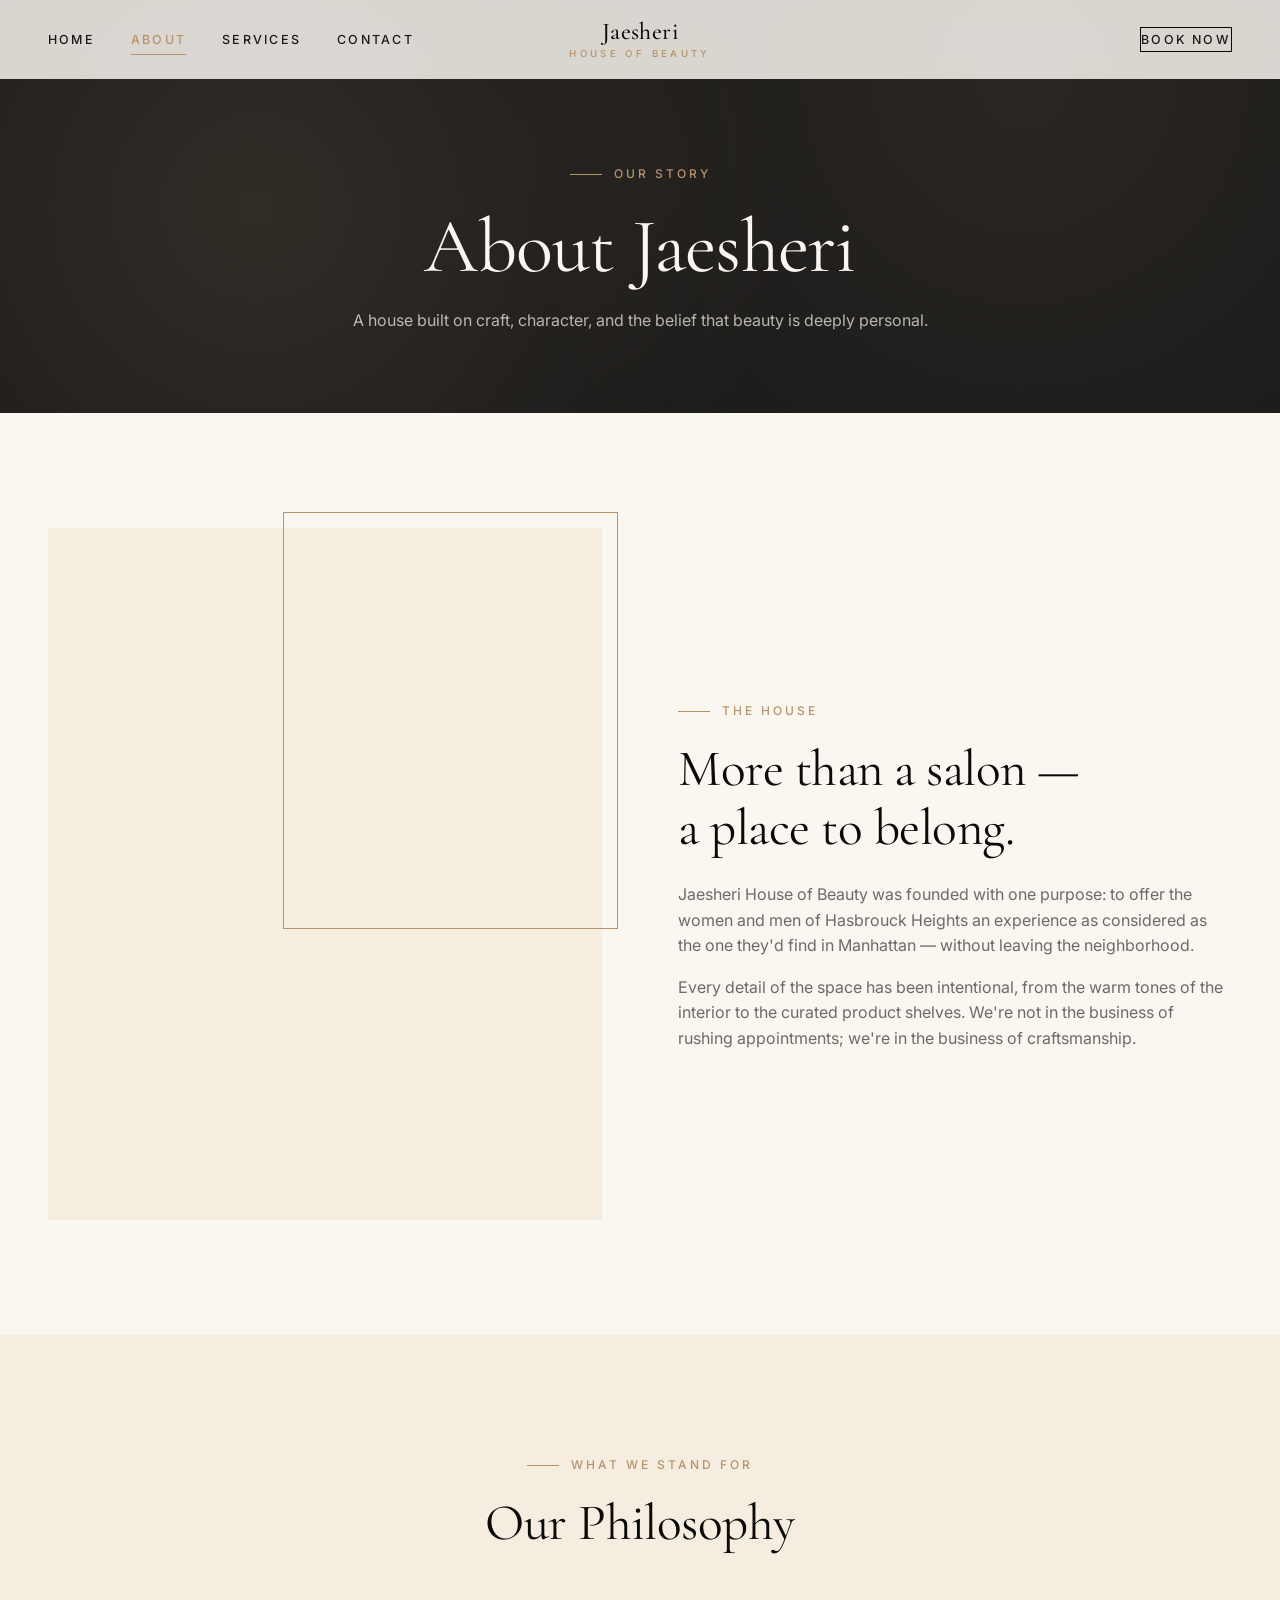
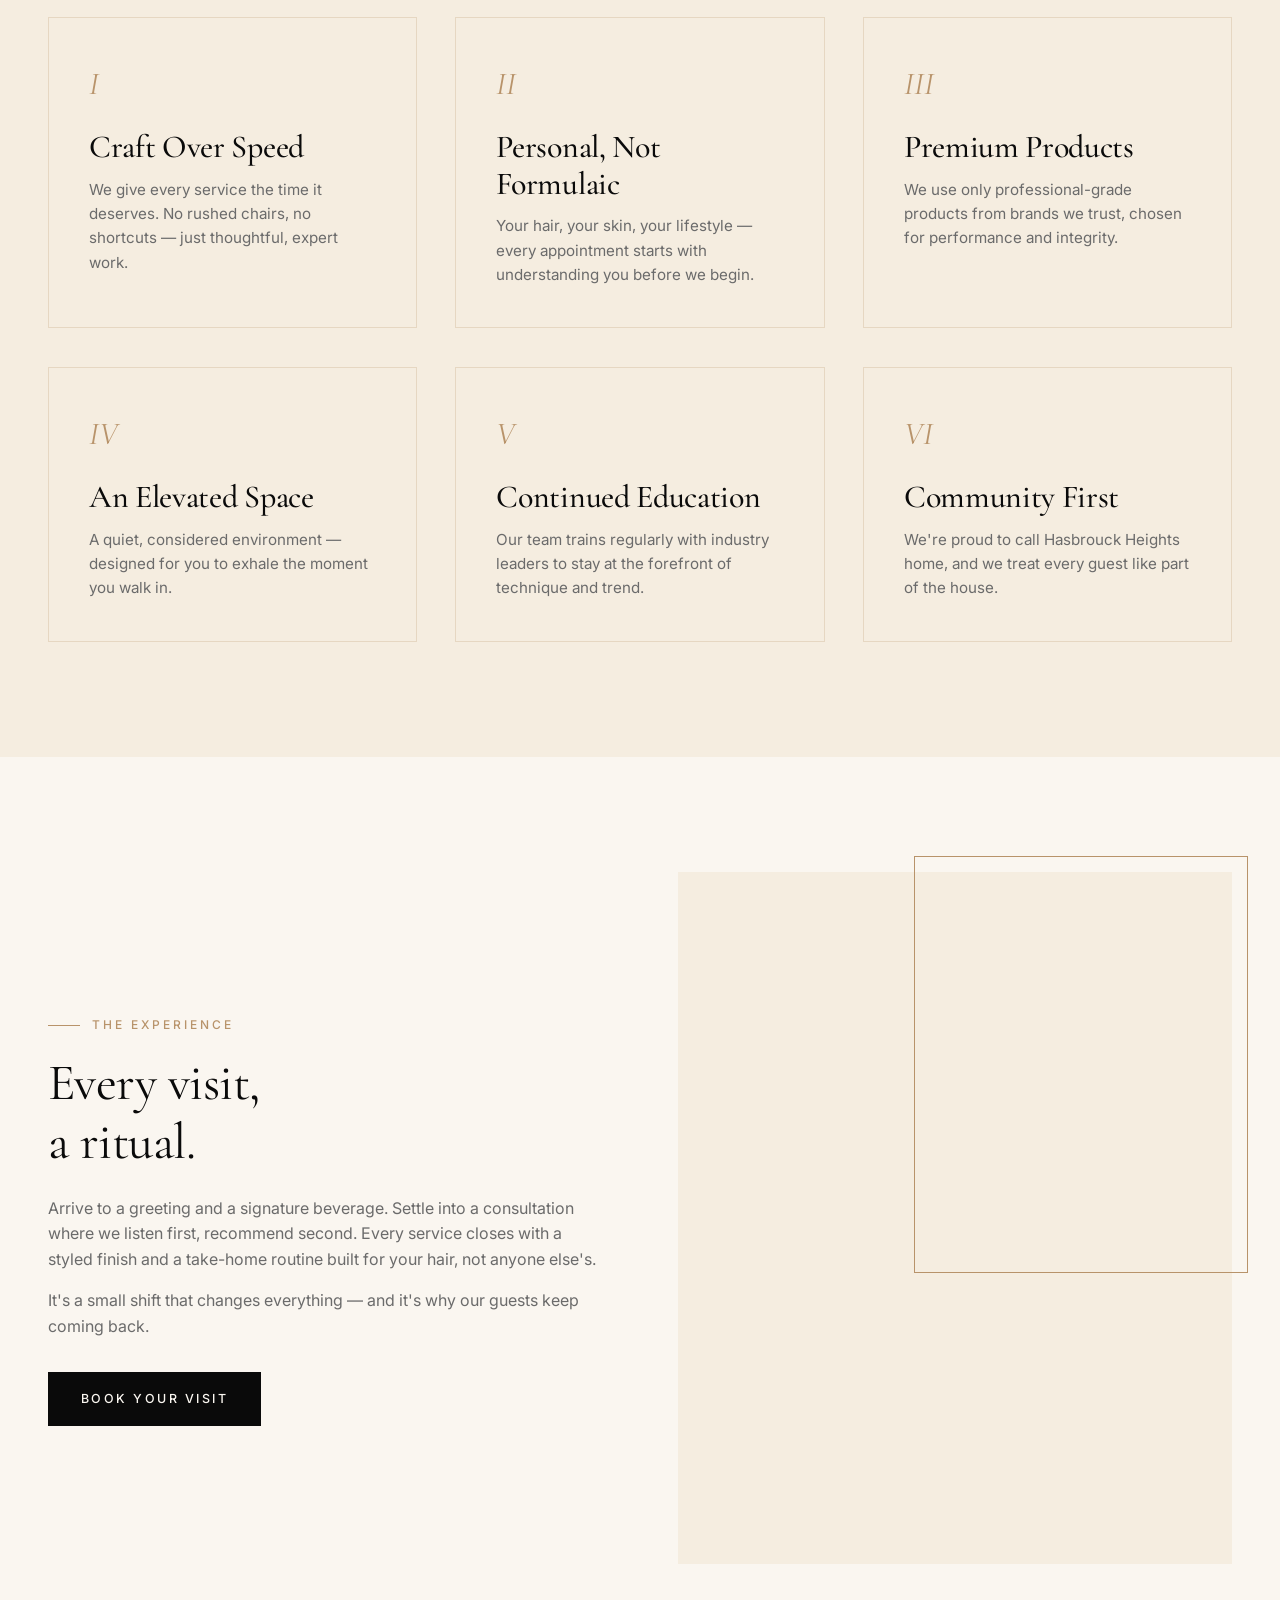
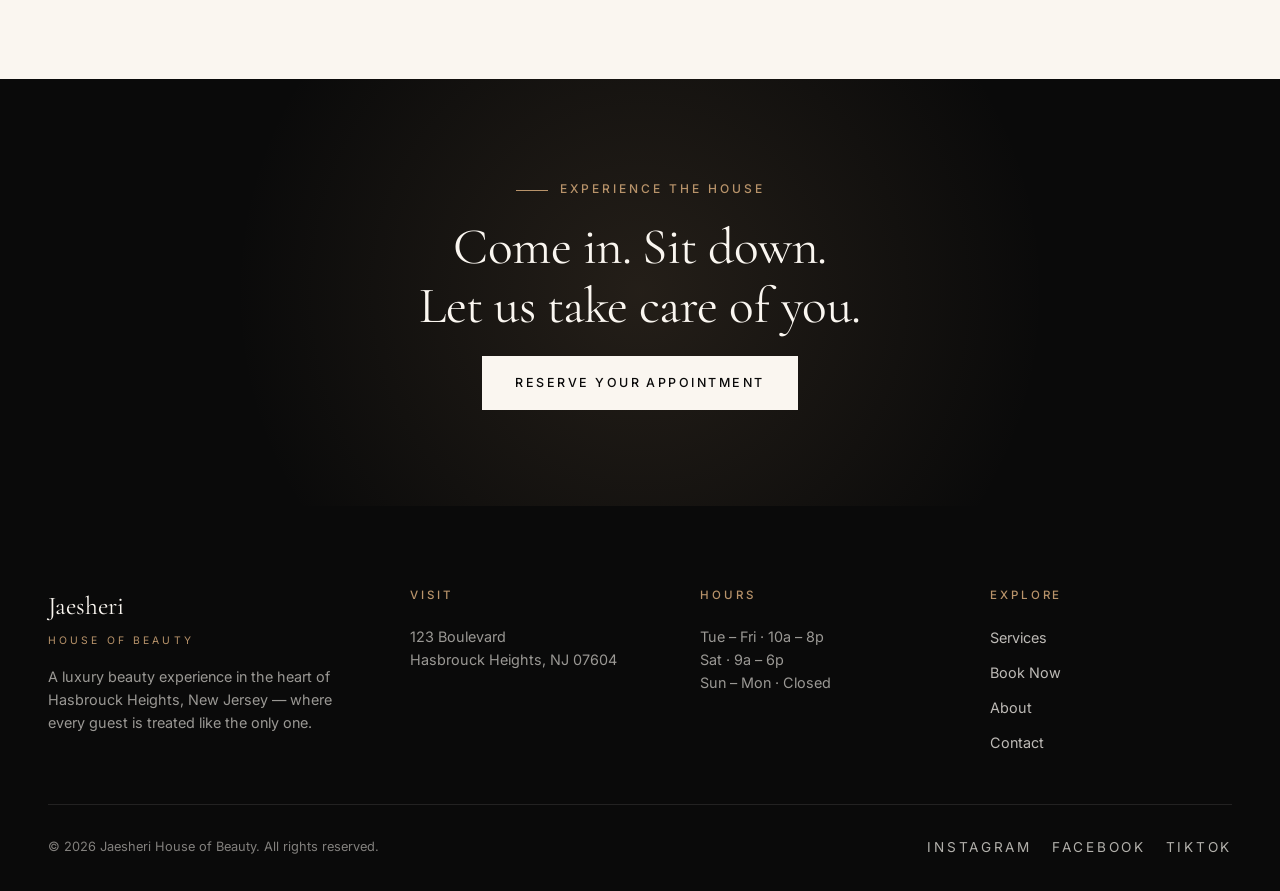
==== commit 9619492e: "Replace Wix with Square, migrate Vagaro services, mobile + SEO pass - Migrate full service catalog f" ====
--- a/about.html
+++ b/about.html
@@ -3,12 +3,60 @@
 <head>
 <meta charset="UTF-8" />
 <meta name="viewport" content="width=device-width, initial-scale=1.0" />
-<title>About — Jasheri House of Beauty</title>
-<meta name="description" content="The story and philosophy behind Jasheri House of Beauty — a luxury salon in Hasbrouck Heights, NJ." />
+
+<!-- Primary -->
+<title>About | Jaesheri House of Beauty — Hasbrouck Heights Hair Salon</title>
+<meta name="description" content="The story and philosophy behind Jaesheri House of Beauty — a luxury hair salon in Hasbrouck Heights, NJ founded on craft, character, and personalized care." />
+<meta name="robots" content="index, follow, max-image-preview:large" />
+<meta name="theme-color" content="#0a0a0a" />
+<link rel="canonical" href="https://jaesherihouseofbeauty.com/about.html" />
+
+<!-- Favicons -->
+<link rel="icon" type="image/svg+xml" href="/favicon.svg" />
+<link rel="icon" type="image/x-icon" href="/favicon.ico" />
+<link rel="apple-touch-icon" href="/apple-touch-icon.png" />
+
+<!-- Open Graph -->
+<meta property="og:type" content="website" />
+<meta property="og:site_name" content="Jaesheri House of Beauty" />
+<meta property="og:title" content="About | Jaesheri House of Beauty" />
+<meta property="og:description" content="A luxury hair salon in Hasbrouck Heights, NJ founded on craft, character, and personalized care." />
+<meta property="og:url" content="https://jaesherihouseofbeauty.com/about.html" />
+<meta property="og:image" content="https://jaesherihouseofbeauty.com/assets/img/og-image.jpg" />
+<meta property="og:locale" content="en_US" />
+
+<!-- Twitter -->
+<meta name="twitter:card" content="summary_large_image" />
+<meta name="twitter:title" content="About | Jaesheri House of Beauty" />
+<meta name="twitter:description" content="A luxury hair salon in Hasbrouck Heights, NJ founded on craft, character, and personalized care." />
+<meta name="twitter:image" content="https://jaesherihouseofbeauty.com/assets/img/og-image.jpg" />
+
+<!-- Fonts -->
 <link rel="preconnect" href="https://fonts.googleapis.com" />
 <link rel="preconnect" href="https://fonts.gstatic.com" crossorigin />
 <link href="https://fonts.googleapis.com/css2?family=Cormorant+Garamond:wght@400;500;600&family=Inter:wght@400;500;600&display=swap" rel="stylesheet" />
-<link rel="stylesheet" href="css/styles.css" />
+<link rel="stylesheet" href="css/styles.css?v=8" />
+
+<!-- Structured data -->
+<script type="application/ld+json">
+{
+  "@context": "https://schema.org",
+  "@type": "AboutPage",
+  "name": "About Jaesheri House of Beauty",
+  "url": "https://jaesherihouseofbeauty.com/about.html",
+  "mainEntity": { "@id": "https://jaesherihouseofbeauty.com/#salon" }
+}
+</script>
+<script type="application/ld+json">
+{
+  "@context": "https://schema.org",
+  "@type": "BreadcrumbList",
+  "itemListElement": [
+    { "@type": "ListItem", "position": 1, "name": "Home", "item": "https://jaesherihouseofbeauty.com/" },
+    { "@type": "ListItem", "position": 2, "name": "About", "item": "https://jaesherihouseofbeauty.com/about.html" }
+  ]
+}
+</script>
 </head>
 <body>
 
@@ -20,7 +68,7 @@
       <li><a href="services.html">Services</a></li>
       <li><a href="contact.html">Contact</a></li>
     </ul>
-    <a href="index.html" class="nav__brand">Jasheri<span>House of Beauty</span></a>
+    <a href="index.html" class="nav__brand">Jaesheri<span>House of Beauty</span></a>
     <ul class="nav__menu nav__menu--right">
       <li><a href="booking.html">Book Now</a></li>
     </ul>
@@ -31,7 +79,7 @@
 <header class="page-header">
   <div class="container">
     <span class="eyebrow">Our Story</span>
-    <h1>About Jasheri</h1>
+    <h1>About Jaesheri</h1>
     <p>A house built on craft, character, and the belief that beauty is deeply personal.</p>
   </div>
 </header>
@@ -44,7 +92,7 @@
       <div class="reveal">
         <span class="eyebrow">The House</span>
         <h2>More than a salon —<br/>a place to belong.</h2>
-        <p style="margin-top:1.5rem;">Jasheri House of Beauty was founded with one purpose: to offer the women and men of Hasbrouck Heights an experience as considered as the one they'd find in Manhattan — without leaving the neighborhood.</p>
+        <p style="margin-top:1.5rem;">Jaesheri House of Beauty was founded with one purpose: to offer the women and men of Hasbrouck Heights an experience as considered as the one they'd find in Manhattan — without leaving the neighborhood.</p>
         <p style="margin-top:1rem;">Every detail of the space has been intentional, from the warm tones of the interior to the curated product shelves. We're not in the business of rushing appointments; we're in the business of craftsmanship.</p>
       </div>
     </div>
@@ -123,7 +171,7 @@
   <div class="container">
     <div class="footer__grid">
       <div>
-        <div class="footer__brand">Jasheri<span>House of Beauty</span></div>
+        <div class="footer__brand">Jaesheri<span>House of Beauty</span></div>
         <p>A luxury beauty experience in the heart of Hasbrouck Heights, New Jersey — where every guest is treated like the only one.</p>
       </div>
       <div><h5>Visit</h5><p>123 Boulevard<br/>Hasbrouck Heights, NJ 07604</p></div>
@@ -139,7 +187,7 @@
       </div>
     </div>
     <div class="footer__bottom">
-      <div>© 2026 Jasheri House of Beauty. All rights reserved.</div>
+      <div>© 2026 Jaesheri House of Beauty. All rights reserved.</div>
       <div class="footer__social"><a href="#">Instagram</a><a href="#">Facebook</a><a href="#">TikTok</a></div>
     </div>
   </div>
--- a/css/styles.css
+++ b/css/styles.css
@@ -1,5 +1,5 @@
 /* ============================================
-   Jasheri House of Beauty — Global Styles
+   Jaesheri House of Beauty — Global Styles
    Palette: Black · Tan · Cream · Off-White
    ============================================ */
 
@@ -27,7 +27,7 @@
 
 * { box-sizing: border-box; margin: 0; padding: 0; }
 
-html { scroll-behavior: smooth; }
+html { scroll-behavior: smooth; -webkit-text-size-adjust: 100%; }
 
 body {
   font-family: var(--font-body);
@@ -37,7 +37,10 @@
   font-weight: 400;
   -webkit-font-smoothing: antialiased;
   -moz-osx-font-smoothing: grayscale;
-}
+  overflow-x: hidden;
+}
+
+body.nav-open { overflow: hidden; }
 
 img { max-width: 100%; display: block; }
 
@@ -265,37 +268,83 @@
 .nav__toggle.open span:nth-child(3) { transform: translateY(-6.5px) rotate(-45deg); }
 
 @media (max-width: 900px) {
+  .nav {
+    padding: 0.9rem 0;
+    backdrop-filter: none;
+    -webkit-backdrop-filter: none;
+    background: rgba(250, 246, 240, 0.96);
+  }
+  .nav.scrolled { background: var(--off-white); }
   .nav__inner {
     display: flex;
     justify-content: space-between;
-  }
+    align-items: center;
+    gap: 1rem;
+  }
+  .nav__brand { font-size: 1.25rem; }
+  .nav__brand span { font-size: 0.55rem; letter-spacing: 0.3em; }
   .nav__toggle { display: block; }
+
   .nav__menu {
     position: fixed;
     left: 0;
     right: 0;
     background: var(--off-white);
     flex-direction: column;
-    gap: 2rem;
-    transform: translateX(100%);
-    transition: transform 0.4s var(--ease);
+    gap: 0;
+    opacity: 0;
+    visibility: hidden;
+    transition: opacity 0.3s var(--ease), visibility 0.3s var(--ease);
     margin: 0;
-    padding: 0 2rem;
-  }
+    overflow-y: auto;
+    -webkit-overflow-scrolling: touch;
+    justify-self: auto;
+  }
+  .nav__menu.open { opacity: 1; visibility: visible; }
+
   .nav__menu--left {
     top: 0;
-    bottom: 50%;
-    justify-content: flex-end;
-    padding-bottom: 1.25rem;
+    bottom: 0;
+    justify-content: center;
+    align-items: stretch;
+    padding: 5.5rem 1.5rem 7rem;
   }
   .nav__menu--right {
-    top: 50%;
     bottom: 0;
-    justify-content: flex-start;
-    padding-top: 1.25rem;
-  }
-  .nav__menu.open { transform: translateX(0); }
-  .nav__menu a { font-size: 1rem; }
+    top: auto;
+    padding: 1.5rem;
+    border-top: 1px solid var(--border);
+    background: var(--off-white);
+    z-index: 1;
+    align-items: center;
+    justify-content: center;
+  }
+  .nav__menu--left li { width: 100%; text-align: center; }
+
+  .nav__menu--left a {
+    font-family: var(--font-display);
+    font-size: 1.85rem;
+    font-weight: 400;
+    letter-spacing: 0.01em;
+    text-transform: none;
+    color: var(--black);
+    display: block;
+    padding: 0.75rem 0;
+  }
+  .nav__menu--left a.active { color: var(--tan); }
+  .nav__menu--left a.active::after { display: none; }
+
+  .nav__menu--right a {
+    font-family: var(--font-body);
+    font-size: 0.78rem;
+    letter-spacing: 0.2em;
+    text-transform: uppercase;
+    border: 1px solid var(--black);
+    padding: 1rem 2.25rem;
+    display: inline-block;
+    text-align: center;
+    min-width: 14rem;
+  }
 }
 
 /* ---------- Hero ---------- */
@@ -308,15 +357,33 @@
   overflow: hidden;
   color: var(--off-white);
   padding-top: 6rem;
-}
-
-.hero__bg {
-  position: absolute;
-  inset: 0;
   background:
     linear-gradient(135deg, rgba(10,10,10,0.55) 0%, rgba(10,10,10,0.35) 60%, rgba(184,147,106,0.3) 100%),
     url("https://images.unsplash.com/photo-1560066984-138dadb4c035?auto=format&fit=crop&w=2000&q=80") center/cover no-repeat;
-  z-index: -1;
+}
+
+.hero__video {
+  position: absolute;
+  inset: 0;
+  width: 100%;
+  height: 100%;
+  object-fit: cover;
+  z-index: 0;
+  pointer-events: none;
+}
+
+.hero__overlay {
+  position: absolute;
+  inset: 0;
+  background: linear-gradient(135deg, rgba(10,10,10,0.55) 0%, rgba(10,10,10,0.35) 60%, rgba(184,147,106,0.3) 100%);
+  z-index: 1;
+}
+
+.hero__inner { position: relative; z-index: 2; }
+.hero__scroll { z-index: 2; }
+
+@media (prefers-reduced-motion: reduce) {
+  .hero__video { display: none; }
 }
 
 .hero__inner {
@@ -459,7 +526,107 @@
   z-index: -1;
 }
 
-/* ---------- Service list (services page) ---------- */
+/* ---------- Service list (collapsible categories) ---------- */
+
+.svc-cat {
+  border-top: 1px solid var(--border);
+}
+.svc-cat:last-of-type { border-bottom: 1px solid var(--border); }
+
+.svc-cat > summary {
+  list-style: none;
+  display: grid;
+  grid-template-columns: auto 1fr auto auto;
+  align-items: baseline;
+  gap: 1rem;
+  padding: 1.25rem 0.25rem;
+  cursor: pointer;
+  user-select: none;
+}
+.svc-cat > summary::-webkit-details-marker { display: none; }
+.svc-cat > summary::marker { content: ""; }
+
+.svc-cat__num {
+  font-family: var(--font-body);
+  font-size: 0.7rem;
+  font-weight: 500;
+  letter-spacing: 0.25em;
+  color: var(--tan);
+}
+.svc-cat__name {
+  font-family: var(--font-display);
+  font-size: clamp(1.4rem, 2.6vw, 1.85rem);
+  font-weight: 500;
+  color: var(--black);
+  line-height: 1.2;
+}
+.svc-cat__count {
+  font-family: var(--font-body);
+  font-size: 0.78rem;
+  color: var(--text-muted);
+  font-variant-numeric: tabular-nums;
+}
+.svc-cat__chev {
+  width: 12px;
+  height: 12px;
+  border-right: 1.5px solid var(--black);
+  border-bottom: 1.5px solid var(--black);
+  transform: rotate(45deg);
+  transition: transform 0.25s var(--ease);
+  margin-bottom: 4px;
+}
+.svc-cat[open] > summary .svc-cat__chev {
+  transform: rotate(-135deg);
+  margin-bottom: -2px;
+}
+.svc-cat > summary:hover .svc-cat__name { color: var(--tan); }
+
+.svc-list {
+  display: grid;
+  grid-template-columns: 1fr 1fr;
+  gap: 0.5rem 2.5rem;
+  padding: 0.25rem 0 1.5rem;
+}
+.svc {
+  padding: 0.65rem 0;
+  border-top: 1px dashed var(--border);
+}
+.svc__head {
+  display: flex;
+  justify-content: space-between;
+  align-items: baseline;
+  gap: 1rem;
+}
+.svc__name {
+  font-family: var(--font-display);
+  font-size: 1.1rem;
+  color: var(--black);
+  line-height: 1.3;
+}
+.svc__price {
+  font-family: var(--font-display);
+  font-size: 1.05rem;
+  color: var(--tan);
+  white-space: nowrap;
+  font-variant-numeric: tabular-nums;
+}
+.svc__desc {
+  font-size: 0.85rem;
+  color: var(--text-muted);
+  margin: 0.2rem 0 0;
+  line-height: 1.45;
+}
+
+@media (max-width: 760px) {
+  .svc-list { grid-template-columns: 1fr; gap: 0; padding-bottom: 1rem; }
+  .svc { padding: 0.55rem 0; }
+  .svc__name { font-size: 1.02rem; }
+  .svc__price { font-size: 1rem; }
+  .svc__desc { font-size: 0.82rem; }
+  .svc-cat > summary { padding: 1.1rem 0.25rem; gap: 0.85rem; }
+}
+
+/* ---------- Service list (legacy table — services page) ---------- */
 
 .services-category { margin-bottom: 5rem; }
 .services-category__title {
@@ -735,3 +902,76 @@
 .cta-banner h2 { color: var(--off-white); position: relative; margin-bottom: 1.25rem; }
 .cta-banner p { color: rgba(250, 246, 240, 0.75); margin: 0 auto 2rem; position: relative; }
 .cta-banner .btn { position: relative; }
+
+/* ---------- Mobile polish ---------- */
+
+@media (max-width: 900px) {
+  .page-header { padding: 7rem 0 3.5rem; }
+  .hero { padding-top: 5.5rem; min-height: 92vh; min-height: 92svh; }
+  .hero h1 { font-size: clamp(2.5rem, 10vw, 3.75rem); }
+  .hero p { font-size: 1.05rem; margin-bottom: 2rem; }
+  .hero__actions { margin-top: 1.75rem; }
+  .hero__scroll { bottom: 1.5rem; font-size: 0.65rem; }
+  .hero__scroll::after { height: 28px; }
+
+  .btn {
+    justify-content: center;
+    padding: 1rem 1.75rem;
+    min-height: 44px;
+  }
+  .hero__actions .btn,
+  .cta-banner .btn,
+  form .btn,
+  form button.btn {
+    width: 100%;
+    max-width: 22rem;
+  }
+
+  .section-head p { font-size: 0.98rem; }
+  .card { padding: 2rem 1.5rem; }
+
+  .service-row {
+    grid-template-columns: 1fr;
+    gap: 0.4rem;
+    padding: 1.25rem 0;
+  }
+  .service-row__name { font-size: 1.2rem; }
+  .service-row__price { font-size: 1.1rem; padding-top: 0; }
+  .services-category__title {
+    flex-wrap: wrap;
+    gap: 0.75rem;
+    margin-bottom: 1.75rem;
+    padding-bottom: 1rem;
+  }
+  .services-category { margin-bottom: 3.5rem; }
+
+  .split__media { aspect-ratio: 4 / 3; }
+  .split__media::before { width: 50%; height: 50%; inset: -0.75rem -0.75rem auto auto; }
+
+  .footer { padding: 4rem 0 2rem; }
+  .footer__grid { gap: 2rem; padding-bottom: 2rem; }
+  .footer__bottom {
+    flex-direction: column;
+    align-items: flex-start;
+    text-align: left;
+  }
+  .footer__social { gap: 1rem; flex-wrap: wrap; }
+
+  .form input,
+  .form select,
+  .form textarea {
+    font-size: 16px; /* prevent iOS zoom on focus */
+  }
+
+  .booking-embed { padding: 2.5rem 1.25rem; }
+  .booking-embed code { font-size: 0.72rem; word-break: break-all; }
+}
+
+@media (max-width: 560px) {
+  .gallery { grid-template-columns: 1fr; grid-auto-rows: 240px; }
+  .gallery__item--wide,
+  .gallery__item--tall { grid-column: span 1; grid-row: span 1; }
+
+  .eyebrow::before { width: 1.5rem; margin-right: 0.5rem; }
+  .hero h1 { line-height: 1.1; }
+}
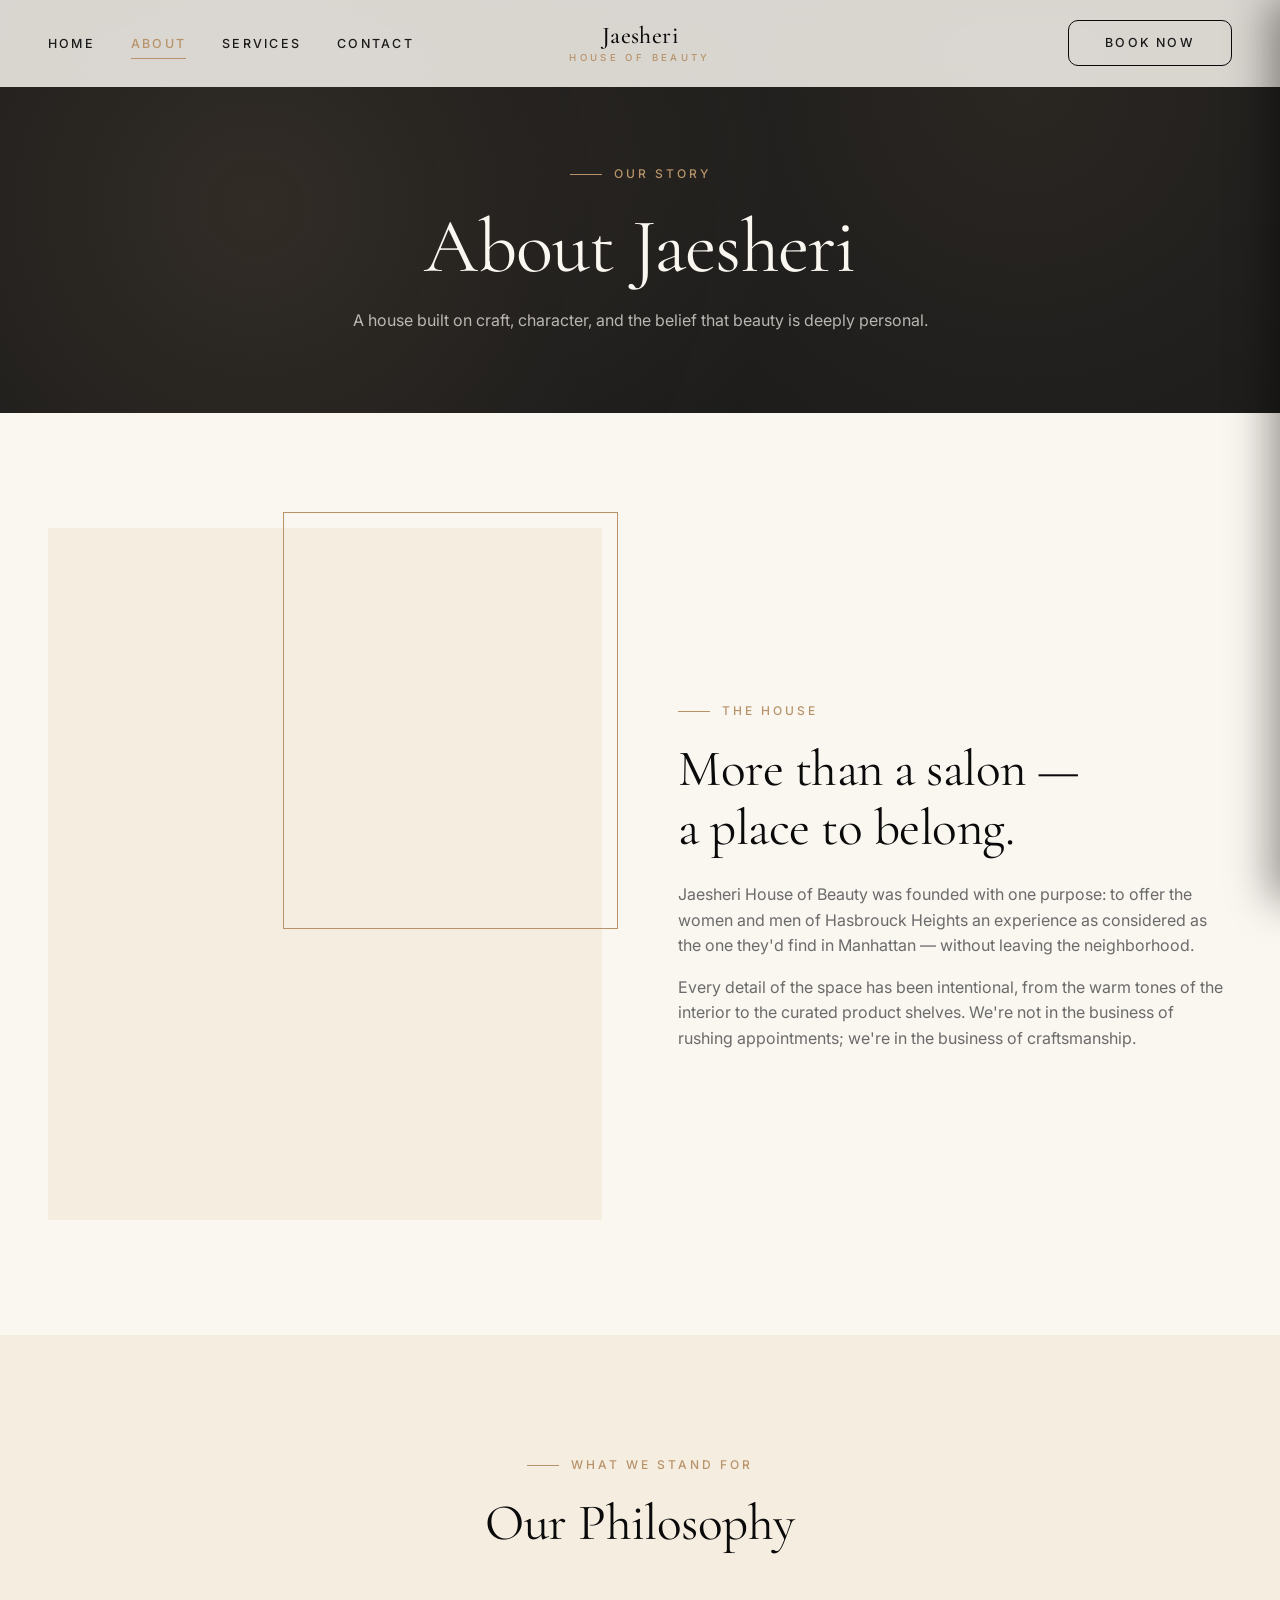
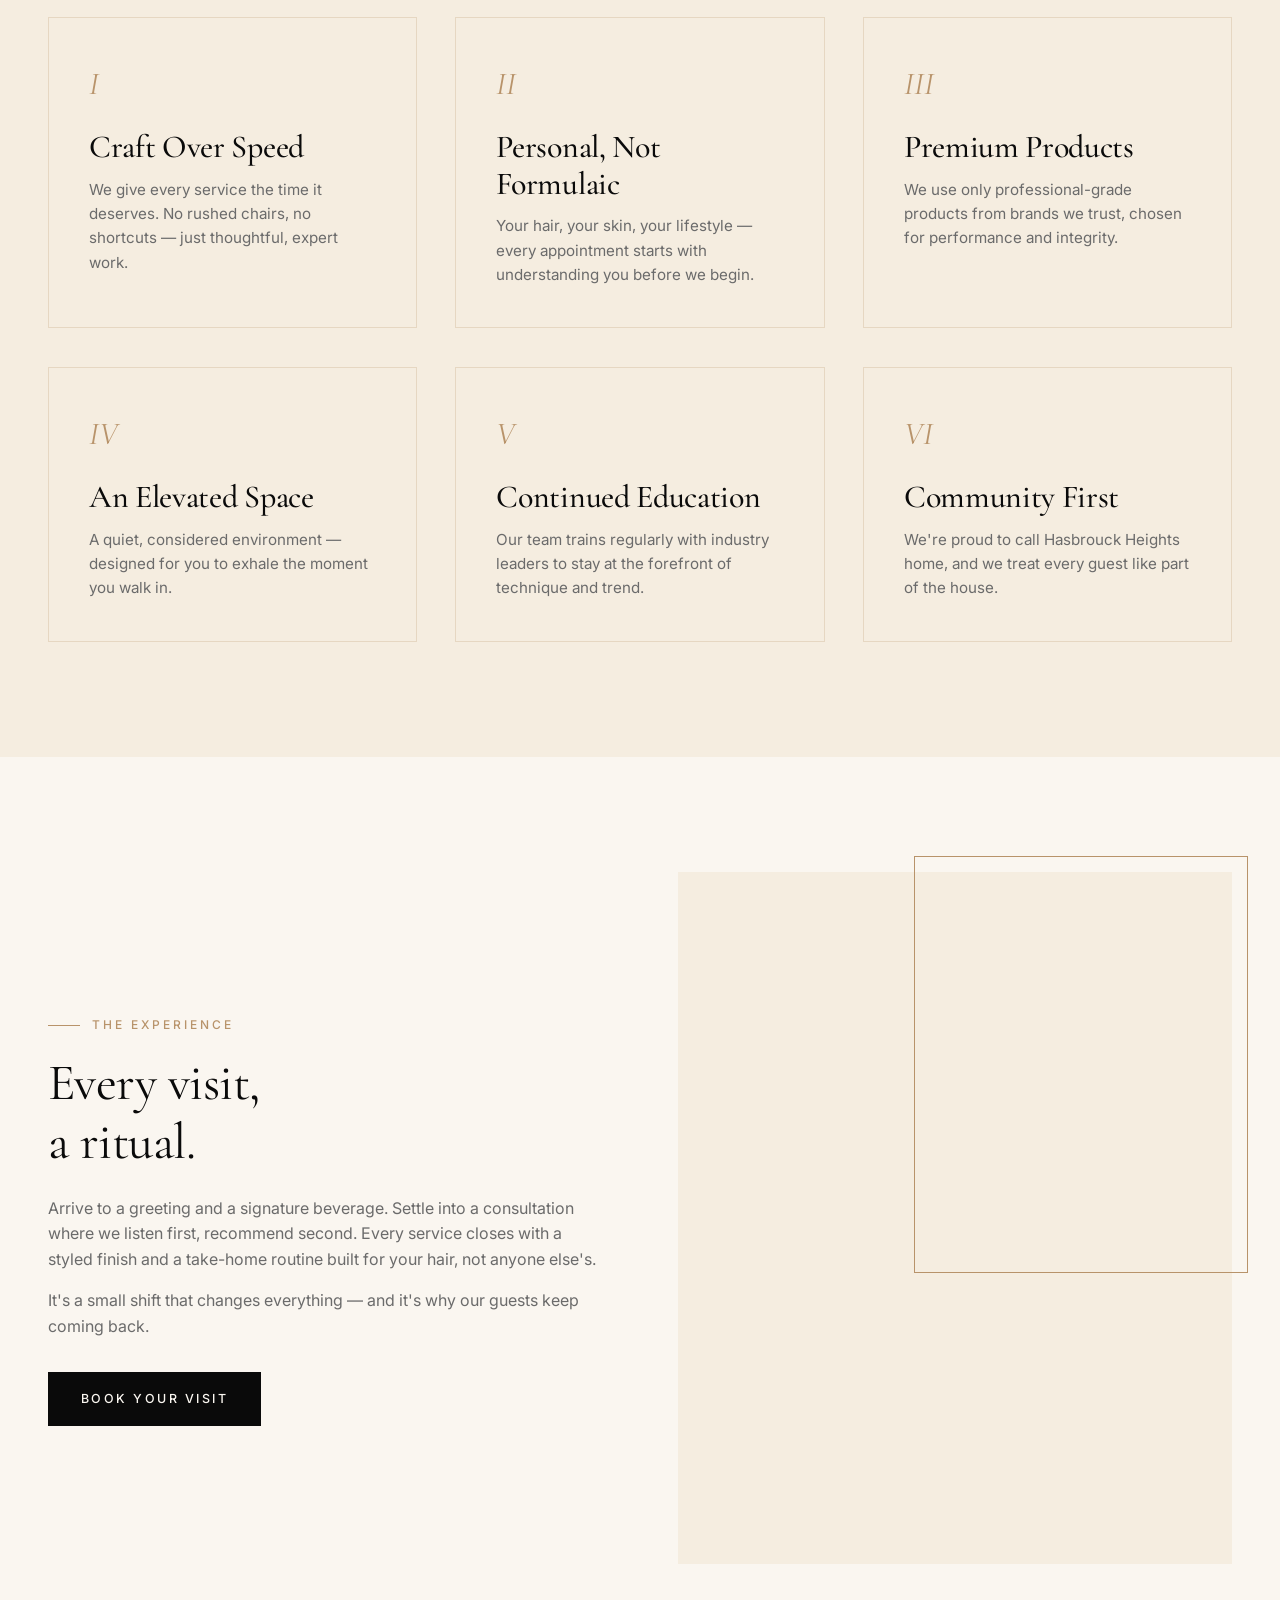
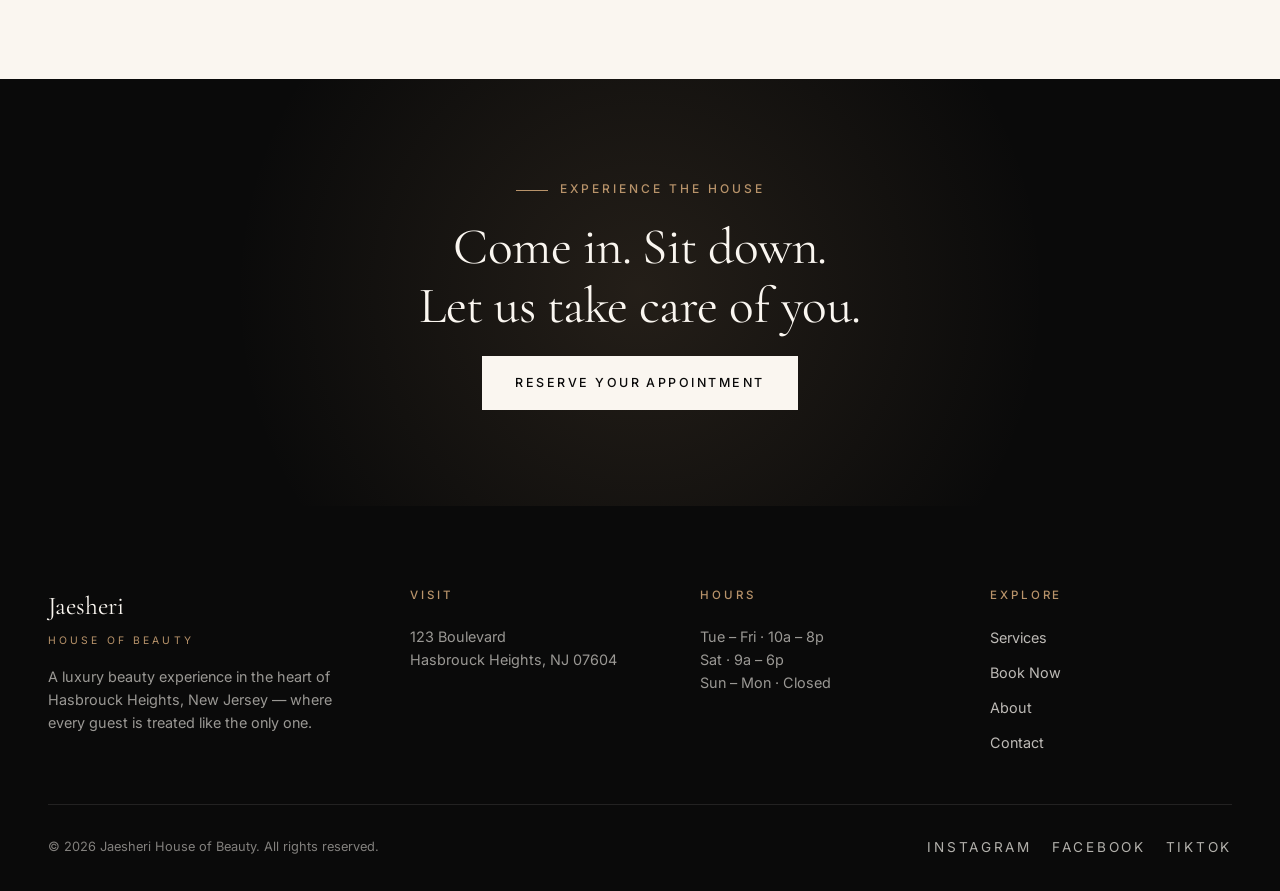
==== commit 325ae716: "Add Square booking side panel with tabbed accordion and service deep links Sitewide booking now open" ====
--- a/about.html
+++ b/about.html
@@ -35,7 +35,7 @@
 <link rel="preconnect" href="https://fonts.googleapis.com" />
 <link rel="preconnect" href="https://fonts.gstatic.com" crossorigin />
 <link href="https://fonts.googleapis.com/css2?family=Cormorant+Garamond:wght@400;500;600&family=Inter:wght@400;500;600&display=swap" rel="stylesheet" />
-<link rel="stylesheet" href="css/styles.css?v=8" />
+<link rel="stylesheet" href="css/styles.css?v=14" />
 
 <!-- Structured data -->
 <script type="application/ld+json">
--- a/css/styles.css
+++ b/css/styles.css
@@ -181,16 +181,19 @@
 .nav__menu--left { justify-self: start; }
 .nav__menu--right { justify-self: end; }
 
-.nav__menu--right a {
+.nav__menu.nav__menu--right a {
+  display: inline-block;
   border: 1px solid var(--black);
-  padding: 0.7rem 1.4rem;
-  transition: background 0.25s var(--ease), color 0.25s var(--ease);
-}
-.nav__menu--right a:hover {
+  border-radius: 10px;
+  padding: 1rem 2.25rem;
+  line-height: 1;
+  transition: background 0.25s var(--ease), color 0.25s var(--ease), border-color 0.25s var(--ease);
+}
+.nav__menu.nav__menu--right a:hover {
   background: var(--black);
   color: var(--off-white);
 }
-.nav__menu--right a.active::after { display: none; }
+.nav__menu.nav__menu--right a.active::after { display: none; }
 
 .nav__brand {
   text-align: center;
@@ -357,6 +360,7 @@
   overflow: hidden;
   color: var(--off-white);
   padding-top: 6rem;
+  padding-bottom: 7rem;
   background:
     linear-gradient(135deg, rgba(10,10,10,0.55) 0%, rgba(10,10,10,0.35) 60%, rgba(184,147,106,0.3) 100%),
     url("https://images.unsplash.com/photo-1560066984-138dadb4c035?auto=format&fit=crop&w=2000&q=80") center/cover no-repeat;
@@ -428,13 +432,17 @@
   display: block;
   width: 1px;
   height: 40px;
-  background: var(--tan-light);
+  background: linear-gradient(to bottom, transparent, var(--tan-light) 30%, var(--tan-light) 70%, transparent);
+  background-size: 1px 200%;
+  background-position: 0 -100%;
   margin: 0.75rem auto 0;
-  animation: pulse 2s infinite;
-}
-@keyframes pulse {
-  0%, 100% { opacity: 0.3; transform: scaleY(0.7); }
-  50% { opacity: 1; transform: scaleY(1); }
+  animation: scrollCue 2.4s var(--ease) infinite;
+}
+@keyframes scrollCue {
+  0% { background-position: 0 -100%; opacity: 0; }
+  20% { opacity: 1; }
+  80% { opacity: 1; }
+  100% { background-position: 0 100%; opacity: 0; }
 }
 
 /* ---------- Page header (non-home) ---------- */
@@ -473,7 +481,21 @@
   border: 1px solid var(--border);
   transition: all 0.4s var(--ease);
   position: relative;
-}
+  overflow: hidden;
+}
+
+.card::before {
+  content: "";
+  position: absolute;
+  top: 0;
+  left: 50%;
+  width: 0;
+  height: 2px;
+  background: var(--tan);
+  transform: translateX(-50%);
+  transition: width 0.45s var(--ease);
+}
+.card:hover::before { width: 100%; }
 
 .card:hover {
   background: var(--black);
@@ -588,9 +610,15 @@
   padding: 0.25rem 0 1.5rem;
 }
 .svc {
+  display: block;
   padding: 0.65rem 0;
   border-top: 1px dashed var(--border);
-}
+  text-decoration: none;
+  color: inherit;
+  position: relative;
+  transition: padding 0.2s ease, background 0.2s ease;
+}
+.svc:hover { padding-left: 0.75rem; background: rgba(0,0,0,0.015); }
 .svc__head {
   display: flex;
   justify-content: space-between;
@@ -602,7 +630,16 @@
   font-size: 1.1rem;
   color: var(--black);
   line-height: 1.3;
-}
+  transition: color 0.2s ease;
+}
+.svc:hover .svc__name { color: var(--tan-dark); }
+.svc__name::after {
+  content: " →";
+  opacity: 0;
+  color: var(--tan);
+  transition: opacity 0.2s ease;
+}
+.svc:hover .svc__name::after { opacity: 1; }
 .svc__price {
   font-family: var(--font-display);
   font-size: 1.05rem;
@@ -718,17 +755,43 @@
   overflow: hidden;
   position: relative;
   cursor: pointer;
-  transition: transform 0.5s var(--ease);
+  transition: transform 0.7s var(--ease), background-size 0.9s var(--ease);
+  background-size: 105%;
 }
 .gallery__item::after {
-  content: "";
-  position: absolute;
-  inset: 0;
-  background: rgba(10,10,10,0);
-  transition: background 0.4s var(--ease);
-}
-.gallery__item:hover { transform: scale(1.02); }
-.gallery__item:hover::after { background: rgba(10,10,10,0.2); }
+  content: "+";
+  position: absolute;
+  top: 1.1rem;
+  right: 1.25rem;
+  width: 2.25rem;
+  height: 2.25rem;
+  border: 1px solid rgba(245, 237, 224, 0.6);
+  border-radius: 50%;
+  display: flex;
+  align-items: center;
+  justify-content: center;
+  color: var(--off-white);
+  font-family: var(--font-display);
+  font-size: 1.4rem;
+  line-height: 1;
+  background: rgba(10, 10, 10, 0.22);
+  backdrop-filter: blur(2px);
+  -webkit-backdrop-filter: blur(2px);
+  opacity: 0;
+  transform: translateY(-4px);
+  transition: opacity 0.35s var(--ease), transform 0.35s var(--ease);
+  pointer-events: none;
+}
+.gallery__item:hover {
+  background-size: 115%;
+}
+.gallery__item:hover::after {
+  opacity: 1;
+  transform: translateY(0);
+}
+@media (hover: none) {
+  .gallery__item::after { opacity: 0.55; transform: translateY(0); }
+}
 
 .gallery__item--tall { grid-row: span 2; }
 .gallery__item--wide { grid-column: span 2; }
@@ -788,24 +851,31 @@
 }
 .form textarea { min-height: 140px; resize: vertical; }
 
-/* ---------- Booking embed placeholder ---------- */
-
-.booking-embed {
+/* ---------- Square Appointments embed ---------- */
+
+.square-booking {
+  margin: 3rem 0;
+}
+.square-booking iframe {
+  display: block;
+  width: 100%;
+  height: 900px;
+  border: 0;
+  border-radius: 4px;
   background: var(--cream);
-  border: 2px dashed var(--tan);
-  padding: 4rem 2rem;
+}
+.square-booking__fallback {
+  margin-top: 1rem;
   text-align: center;
-  margin: 3rem 0;
-}
-.booking-embed h3 { color: var(--tan-dark); margin-bottom: 1rem; }
-.booking-embed code {
-  display: inline-block;
-  background: var(--black);
-  color: var(--tan-light);
-  padding: 0.5rem 1rem;
   font-size: 0.85rem;
-  margin-top: 1rem;
-  font-family: "Menlo", monospace;
+  color: var(--text-muted);
+}
+.square-booking__fallback a {
+  color: var(--tan-dark);
+  text-decoration: underline;
+}
+@media (max-width: 760px) {
+  .square-booking iframe { height: 1100px; }
 }
 
 /* ---------- Footer ---------- */
@@ -975,3 +1045,326 @@
   .eyebrow::before { width: 1.5rem; margin-right: 0.5rem; }
   .hero h1 { line-height: 1.1; }
 }
+
+/* ---------- Booking side panel ---------- */
+
+.book-panel {
+  position: fixed;
+  inset: 0;
+  z-index: 200;
+  pointer-events: none;
+}
+.book-panel__backdrop {
+  position: absolute;
+  inset: 0;
+  background: rgba(10, 10, 10, 0.5);
+  opacity: 0;
+  transition: opacity 0.25s ease;
+}
+.book-panel__inner {
+  position: absolute;
+  top: 0;
+  right: 0;
+  bottom: 0;
+  width: min(440px, 100vw);
+  background: var(--black);
+  color: var(--cream);
+  display: flex;
+  flex-direction: column;
+  transform: translateX(100%);
+  transition: transform 0.32s cubic-bezier(0.4, 0, 0.2, 1);
+  box-shadow: -10px 0 40px rgba(0, 0, 0, 0.4);
+}
+.book-panel.open { pointer-events: auto; }
+.book-panel.open .book-panel__backdrop { opacity: 1; }
+.book-panel.open .book-panel__inner { transform: translateX(0); }
+
+.book-panel__head {
+  display: flex;
+  align-items: center;
+  justify-content: space-between;
+  padding: 1.5rem 1.5rem 1rem;
+  border-bottom: 1px solid rgba(184, 147, 106, 0.18);
+  flex-shrink: 0;
+}
+.book-panel__eyebrow {
+  font-family: var(--font-body);
+  font-size: 0.75rem;
+  letter-spacing: 0.18em;
+  text-transform: uppercase;
+  color: var(--tan);
+  font-weight: 500;
+}
+.book-panel__close {
+  background: transparent;
+  border: 0;
+  color: var(--cream);
+  font-size: 1.75rem;
+  line-height: 1;
+  width: 2.25rem;
+  height: 2.25rem;
+  cursor: pointer;
+  display: flex;
+  align-items: center;
+  justify-content: center;
+  border-radius: 50%;
+  transition: background 0.18s ease;
+}
+.book-panel__close:hover { background: rgba(255, 255, 255, 0.08); }
+
+.book-panel__body {
+  flex: 1;
+  background: #fff;
+  overflow: hidden;
+  position: relative;
+}
+.book-panel__body::before {
+  content: "Loading booking system…";
+  position: absolute;
+  inset: 0;
+  display: flex;
+  align-items: center;
+  justify-content: center;
+  color: var(--text-muted);
+  font-size: 0.85rem;
+  font-family: var(--font-body);
+  pointer-events: none;
+}
+.book-panel__body iframe {
+  position: relative;
+  display: block;
+  width: 100%;
+  height: 100%;
+  border: 0;
+  background: #fff;
+}
+
+.book-panel__foot {
+  padding: 0.85rem 1.5rem;
+  text-align: center;
+  border-top: 1px solid rgba(184, 147, 106, 0.18);
+  flex-shrink: 0;
+}
+.book-panel__foot a {
+  color: var(--tan-light);
+  font-size: 0.78rem;
+  letter-spacing: 0.04em;
+  text-decoration: none;
+}
+.book-panel__foot a:hover { color: var(--tan); }
+
+body.book-panel-open { overflow: hidden; }
+
+@media (max-width: 540px) {
+  .book-panel__inner { width: 100vw; }
+}
+
+/* ---------- Booking panel: accordion menu ---------- */
+
+.book-panel__head {
+  position: relative;
+}
+.book-panel__back {
+  background: transparent;
+  border: 0;
+  color: var(--cream);
+  font-size: 1.4rem;
+  line-height: 1;
+  width: 2.25rem;
+  height: 2.25rem;
+  cursor: pointer;
+  display: flex;
+  align-items: center;
+  justify-content: center;
+  border-radius: 50%;
+  margin-right: 0.5rem;
+  transition: background 0.18s ease;
+}
+.book-panel__back[hidden] { display: none; }
+.book-panel__back:hover { background: rgba(255, 255, 255, 0.08); }
+
+.book-panel__screens {
+  flex: 1;
+  display: flex;
+  flex-direction: column;
+  overflow: hidden;
+}
+.book-panel__screen {
+  flex: 1;
+  display: flex;
+  flex-direction: column;
+  overflow: hidden;
+}
+.book-panel__screen[hidden] { display: none; }
+
+.bp-tabs-wrap {
+  position: relative;
+  flex-shrink: 0;
+  border-bottom: 1px solid rgba(184, 147, 106, 0.18);
+}
+.bp-tabs {
+  display: flex;
+  overflow-x: auto;
+  overflow-y: hidden;
+  scrollbar-width: none;
+  -ms-overflow-style: none;
+  padding: 0 0.5rem;
+  scroll-snap-type: x proximity;
+  -webkit-overflow-scrolling: touch;
+}
+.bp-tabs::-webkit-scrollbar { display: none; }
+.bp-tabs[aria-busy="true"] { min-height: 3.25rem; }
+
+.bp-tabs-more {
+  position: absolute;
+  top: 0;
+  bottom: 0;
+  width: 3rem;
+  display: flex;
+  align-items: center;
+  color: var(--tan);
+  font-size: 1.6rem;
+  line-height: 1;
+  pointer-events: none;
+  opacity: 0;
+  transition: opacity 0.2s ease;
+}
+.bp-tabs-more--right {
+  right: 0;
+  justify-content: flex-end;
+  padding-right: 0.65rem;
+  background: linear-gradient(to right, rgba(10, 10, 10, 0), var(--black) 55%);
+}
+.bp-tabs-more--left {
+  left: 0;
+  justify-content: flex-start;
+  padding-left: 0.65rem;
+  background: linear-gradient(to left, rgba(10, 10, 10, 0), var(--black) 55%);
+}
+.bp-tabs-wrap--more-right .bp-tabs-more--right { opacity: 1; }
+.bp-tabs-wrap--more-left .bp-tabs-more--left { opacity: 1; }
+
+.bp-tab {
+  background: transparent;
+  border: 0;
+  color: rgba(245, 237, 224, 0.5);
+  font-family: var(--font-body);
+  font-size: 0.78rem;
+  font-weight: 500;
+  letter-spacing: 0.16em;
+  text-transform: uppercase;
+  padding: 1rem 0.85rem;
+  cursor: pointer;
+  white-space: nowrap;
+  border-bottom: 2px solid transparent;
+  margin-bottom: -1px;
+  transition: color 0.18s ease, border-color 0.18s ease;
+  scroll-snap-align: center;
+}
+.bp-tab:hover { color: var(--cream); }
+.bp-tab--active {
+  color: var(--cream);
+  border-bottom-color: var(--tan);
+}
+
+.book-panel__menu {
+  flex: 1;
+  overflow-y: auto;
+  -webkit-overflow-scrolling: touch;
+  padding: 0 1.5rem 1.5rem;
+}
+
+.bp-cat-title {
+  font-family: var(--font-display);
+  font-size: 1.6rem;
+  color: var(--cream);
+  font-weight: 500;
+  margin: 1.5rem 0 0.85rem;
+  letter-spacing: 0.01em;
+}
+
+.bp-error {
+  color: rgba(245, 237, 224, 0.7);
+  font-size: 0.85rem;
+  text-align: center;
+  padding: 2rem 0;
+}
+.bp-error a {
+  color: var(--tan-light);
+  text-decoration: underline;
+  display: block;
+  margin-top: 0.5rem;
+}
+
+.bp-svcs {
+  list-style: none;
+  margin: 0;
+  padding: 0 0 0.5rem;
+}
+.bp-svc {
+  display: block;
+  width: 100%;
+  text-align: left;
+  background: transparent;
+  border: 0;
+  border-top: 1px dashed rgba(184, 147, 106, 0.18);
+  padding: 0.7rem 0.25rem;
+  cursor: pointer;
+  color: inherit;
+  font-family: var(--font-body);
+  transition: padding 0.18s ease, background 0.18s ease;
+}
+.bp-svc:hover {
+  padding-left: 0.6rem;
+  background: rgba(184, 147, 106, 0.06);
+}
+.bp-svc__top {
+  display: flex;
+  justify-content: space-between;
+  align-items: baseline;
+  gap: 1rem;
+}
+.bp-svc__name {
+  font-family: var(--font-display);
+  font-size: 1.02rem;
+  color: var(--cream);
+  line-height: 1.3;
+}
+.bp-svc__price {
+  font-family: var(--font-display);
+  font-size: 0.98rem;
+  color: var(--tan);
+  white-space: nowrap;
+  font-variant-numeric: tabular-nums;
+}
+.bp-svc__meta {
+  display: block;
+  font-size: 0.75rem;
+  color: rgba(245, 237, 224, 0.5);
+  margin-top: 0.15rem;
+}
+
+.book-panel__screen--book {
+  background: #fff;
+  position: relative;
+}
+.book-panel__screen--book::before {
+  content: "Loading booking system…";
+  position: absolute;
+  inset: 0;
+  display: flex;
+  align-items: center;
+  justify-content: center;
+  color: var(--text-muted);
+  font-size: 0.85rem;
+  font-family: var(--font-body);
+  pointer-events: none;
+}
+.book-panel__screen--book iframe {
+  position: relative;
+  display: block;
+  width: 100%;
+  height: 100%;
+  border: 0;
+  background: #fff;
+}
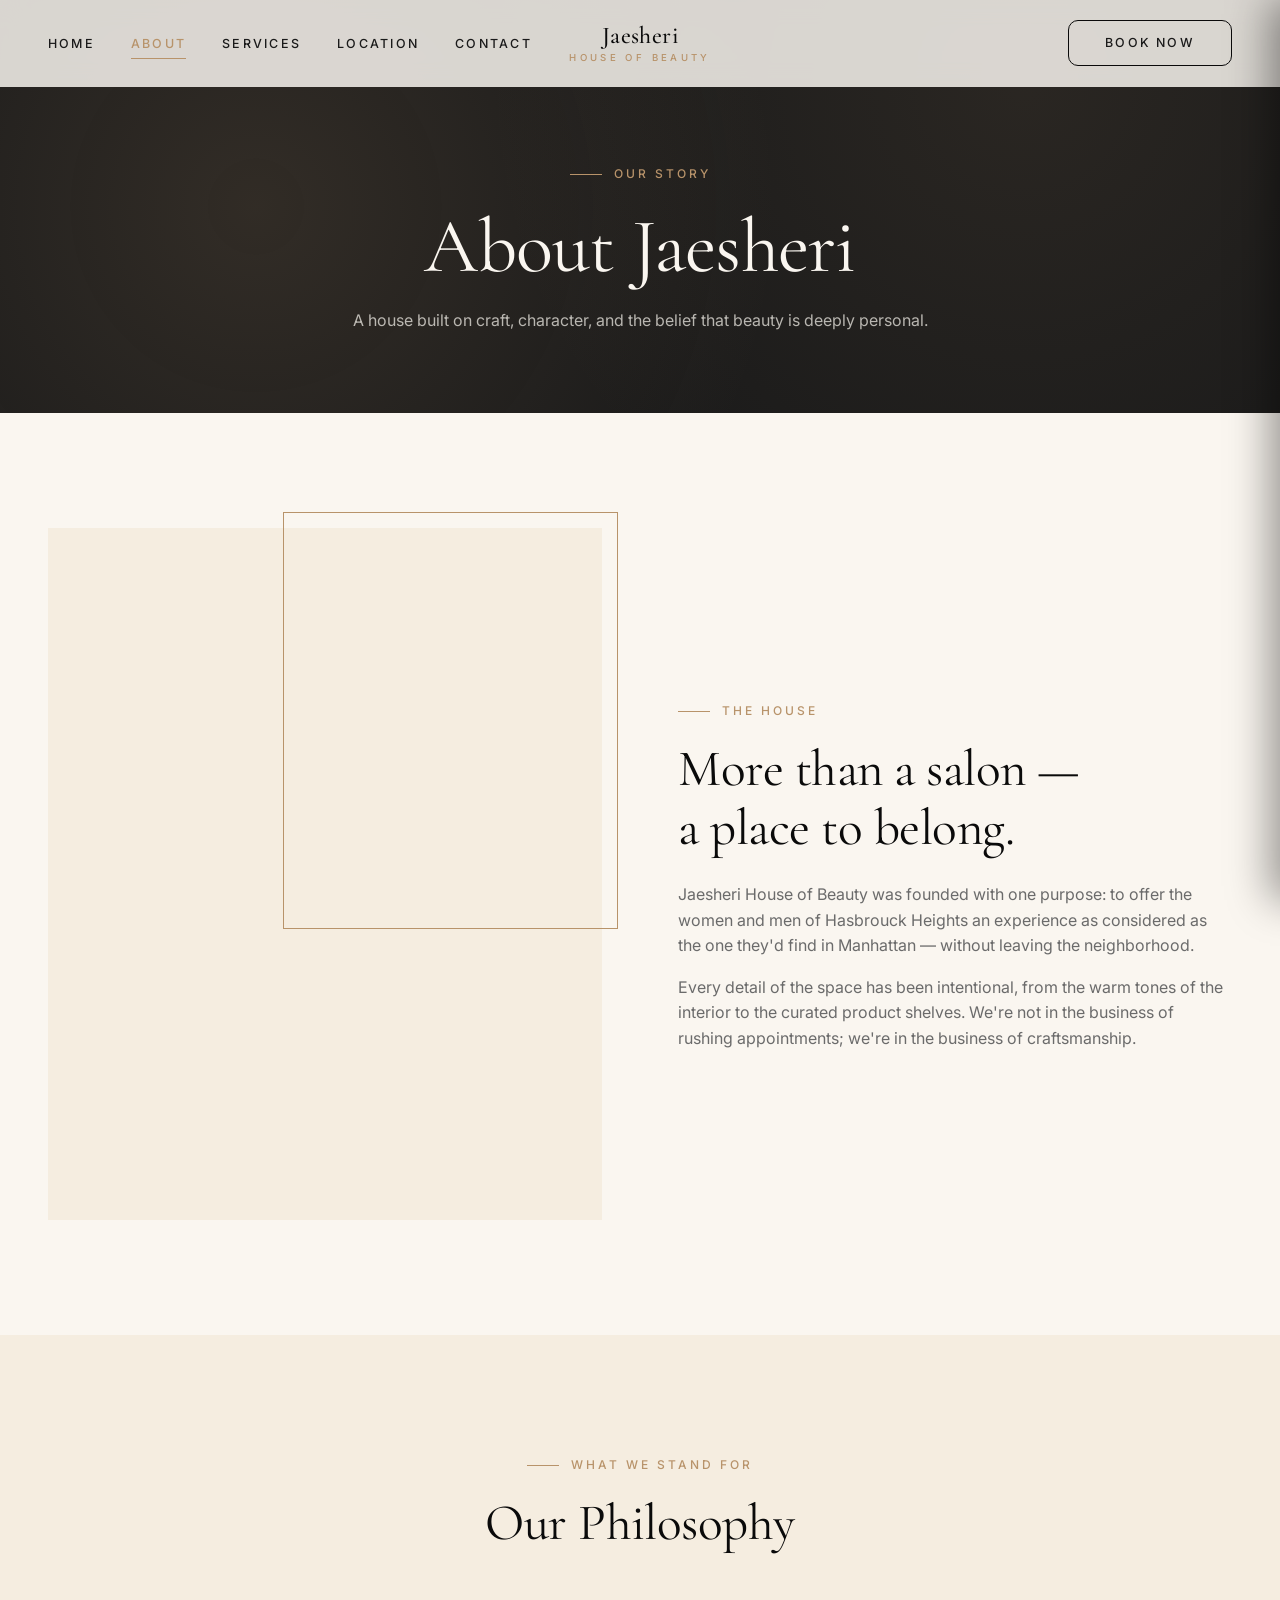
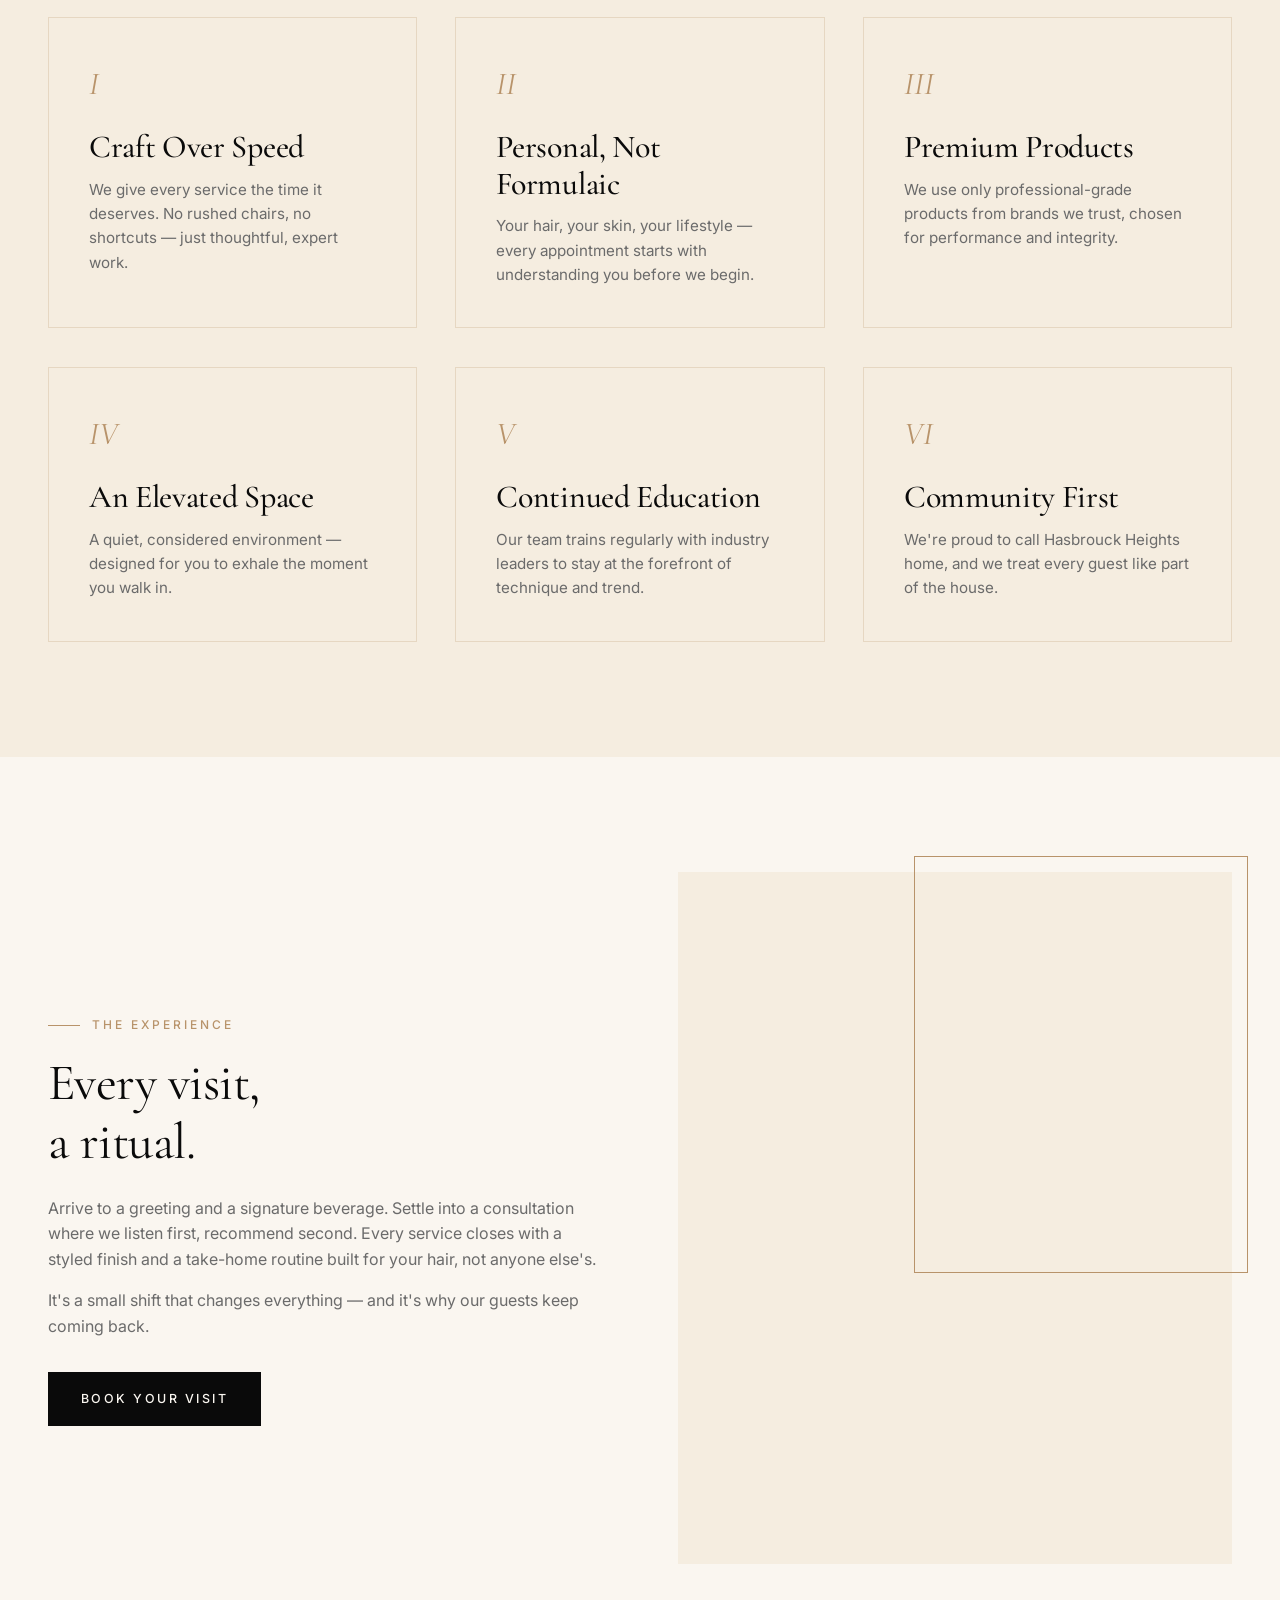
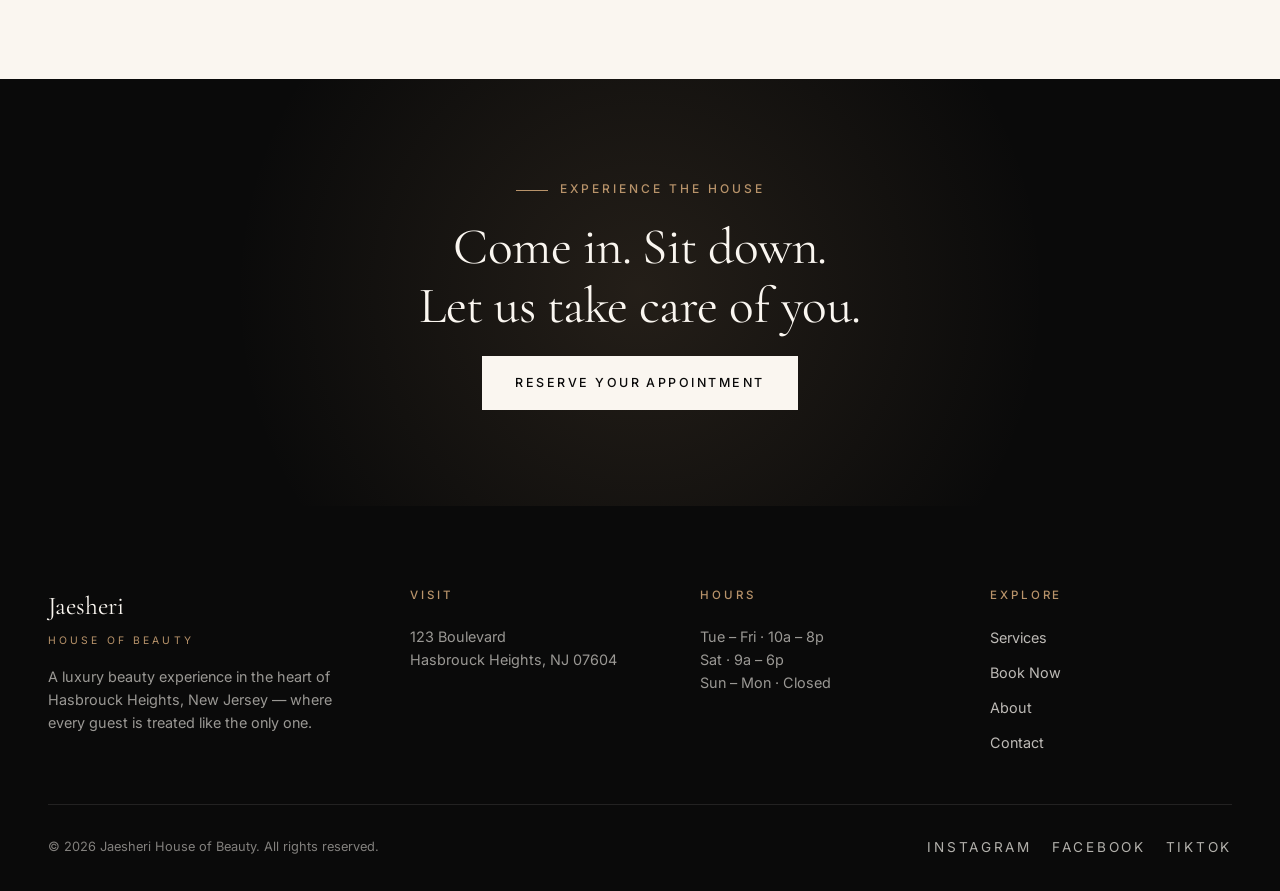
==== commit e8fb605a: "Add Location nav tab and SEO 90+ optimizations - Add Location tab to top nav across all pages, linki" ====
--- a/about.html
+++ b/about.html
@@ -5,7 +5,7 @@
 <meta name="viewport" content="width=device-width, initial-scale=1.0" />
 
 <!-- Primary -->
-<title>About | Jaesheri House of Beauty — Hasbrouck Heights Hair Salon</title>
+<title>About Jaesheri House of Beauty | Hasbrouck Heights NJ Salon</title>
 <meta name="description" content="The story and philosophy behind Jaesheri House of Beauty — a luxury hair salon in Hasbrouck Heights, NJ founded on craft, character, and personalized care." />
 <meta name="robots" content="index, follow, max-image-preview:large" />
 <meta name="theme-color" content="#0a0a0a" />
@@ -13,8 +13,6 @@
 
 <!-- Favicons -->
 <link rel="icon" type="image/svg+xml" href="/favicon.svg" />
-<link rel="icon" type="image/x-icon" href="/favicon.ico" />
-<link rel="apple-touch-icon" href="/apple-touch-icon.png" />
 
 <!-- Open Graph -->
 <meta property="og:type" content="website" />
@@ -22,18 +20,20 @@
 <meta property="og:title" content="About | Jaesheri House of Beauty" />
 <meta property="og:description" content="A luxury hair salon in Hasbrouck Heights, NJ founded on craft, character, and personalized care." />
 <meta property="og:url" content="https://jaesherihouseofbeauty.com/about.html" />
-<meta property="og:image" content="https://jaesherihouseofbeauty.com/assets/img/og-image.jpg" />
+<meta property="og:image" content="https://images.unsplash.com/photo-1560066984-138dadb4c035?auto=format&fit=crop&w=1200&h=630&q=80" />
 <meta property="og:locale" content="en_US" />
 
 <!-- Twitter -->
 <meta name="twitter:card" content="summary_large_image" />
 <meta name="twitter:title" content="About | Jaesheri House of Beauty" />
 <meta name="twitter:description" content="A luxury hair salon in Hasbrouck Heights, NJ founded on craft, character, and personalized care." />
-<meta name="twitter:image" content="https://jaesherihouseofbeauty.com/assets/img/og-image.jpg" />
+<meta name="twitter:image" content="https://images.unsplash.com/photo-1560066984-138dadb4c035?auto=format&fit=crop&w=1200&h=630&q=80" />
 
 <!-- Fonts -->
 <link rel="preconnect" href="https://fonts.googleapis.com" />
 <link rel="preconnect" href="https://fonts.gstatic.com" crossorigin />
+<link rel="preconnect" href="https://images.unsplash.com" crossorigin />
+<link rel="dns-prefetch" href="https://images.unsplash.com" />
 <link href="https://fonts.googleapis.com/css2?family=Cormorant+Garamond:wght@400;500;600&family=Inter:wght@400;500;600&display=swap" rel="stylesheet" />
 <link rel="stylesheet" href="css/styles.css?v=14" />
 
@@ -66,6 +66,7 @@
       <li><a href="index.html">Home</a></li>
       <li><a href="about.html">About</a></li>
       <li><a href="services.html">Services</a></li>
+      <li><a href="contact.html#location">Location</a></li>
       <li><a href="contact.html">Contact</a></li>
     </ul>
     <a href="index.html" class="nav__brand">Jaesheri<span>House of Beauty</span></a>
@@ -88,7 +89,7 @@
 <section>
   <div class="container">
     <div class="split">
-      <div class="split__media reveal" style="background-image:url('https://images.unsplash.com/photo-1600948836101-f9ffda59d250?auto=format&fit=crop&w=1200&q=80')"></div>
+      <div class="split__media reveal" role="img" aria-label="Stylist working with a client at Jaesheri House of Beauty" style="background-image:url('https://images.unsplash.com/photo-1600948836101-f9ffda59d250?auto=format&fit=crop&w=1200&q=80')"></div>
       <div class="reveal">
         <span class="eyebrow">The House</span>
         <h2>More than a salon —<br/>a place to belong.</h2>
@@ -153,7 +154,7 @@
         <p style="margin-top:1rem;">It's a small shift that changes everything — and it's why our guests keep coming back.</p>
         <a href="booking.html" class="btn" style="margin-top:2rem;">Book Your Visit</a>
       </div>
-      <div class="split__media reveal" style="background-image:url('https://images.unsplash.com/photo-1562322140-8baeececf3df?auto=format&fit=crop&w=1200&q=80')"></div>
+      <div class="split__media reveal" role="img" aria-label="Polished hair transformation by our team" style="background-image:url('https://images.unsplash.com/photo-1562322140-8baeececf3df?auto=format&fit=crop&w=1200&q=80')"></div>
     </div>
   </div>
 </section>
